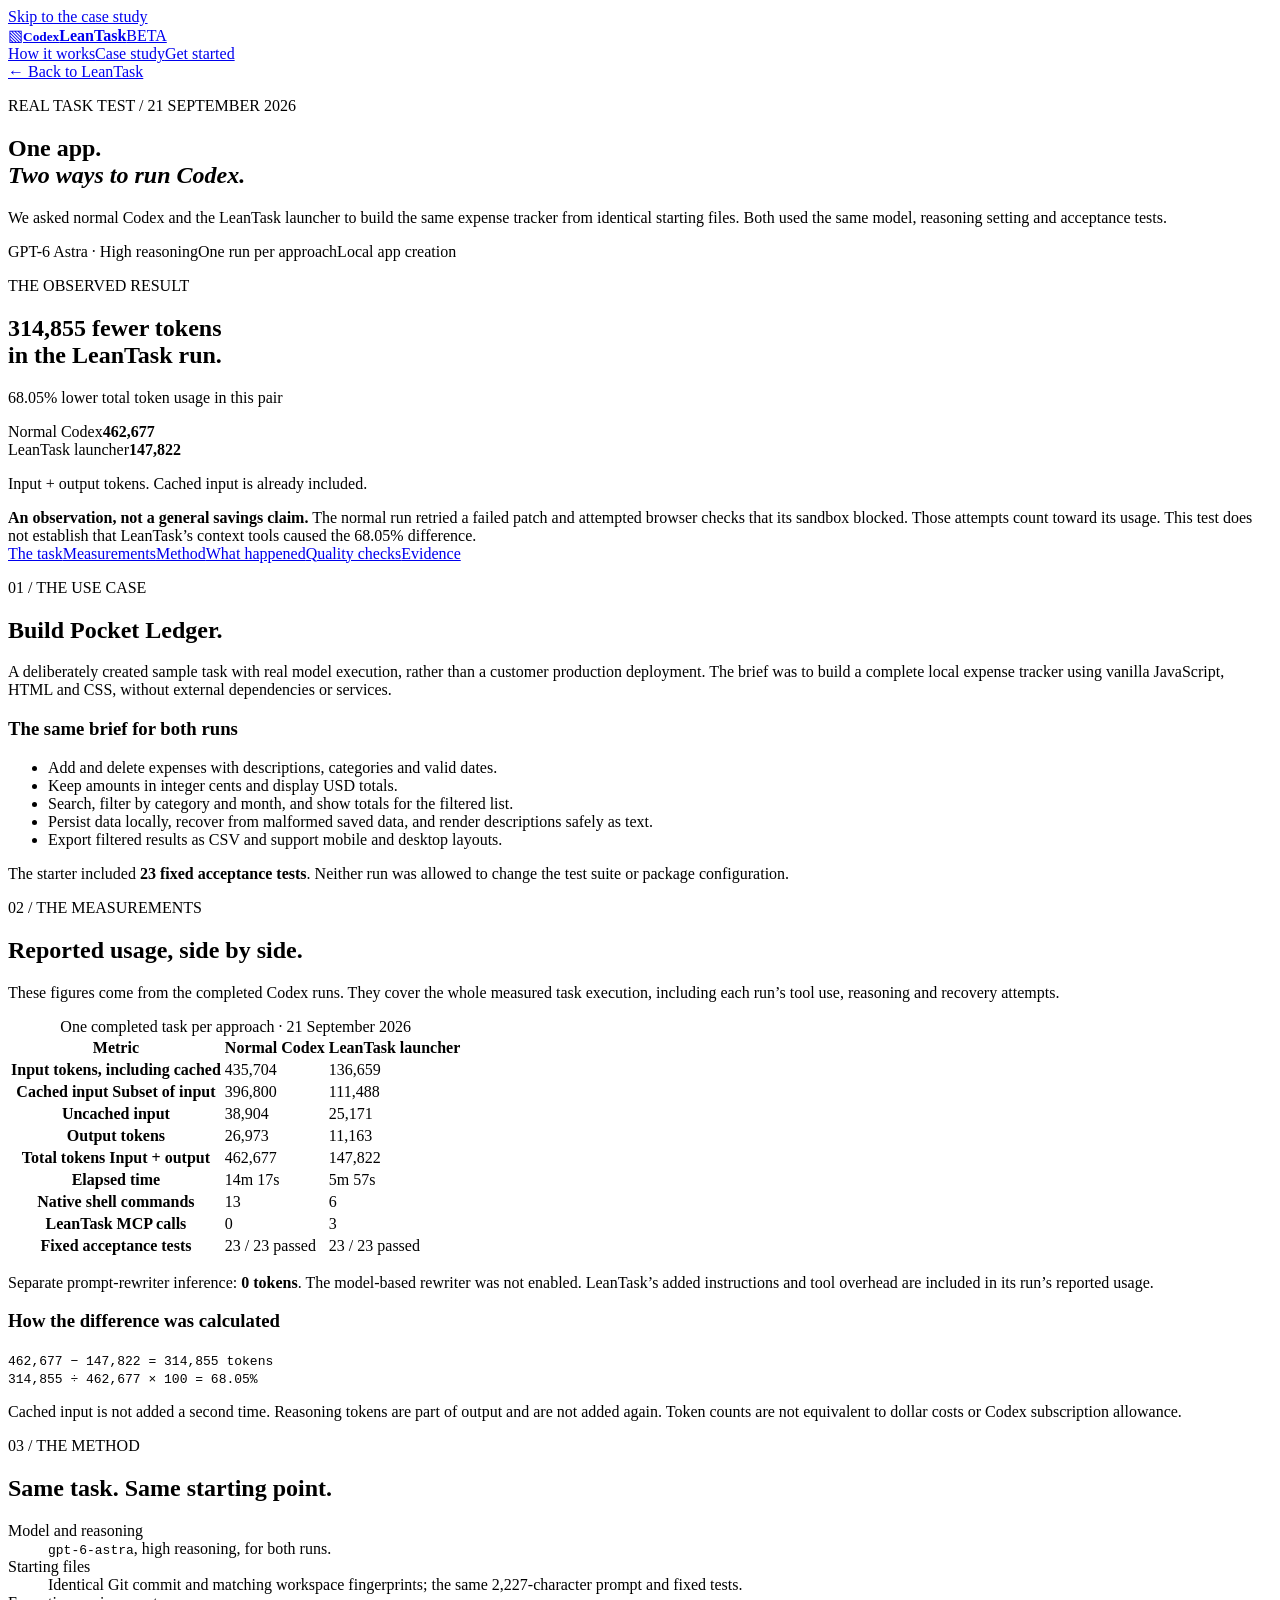
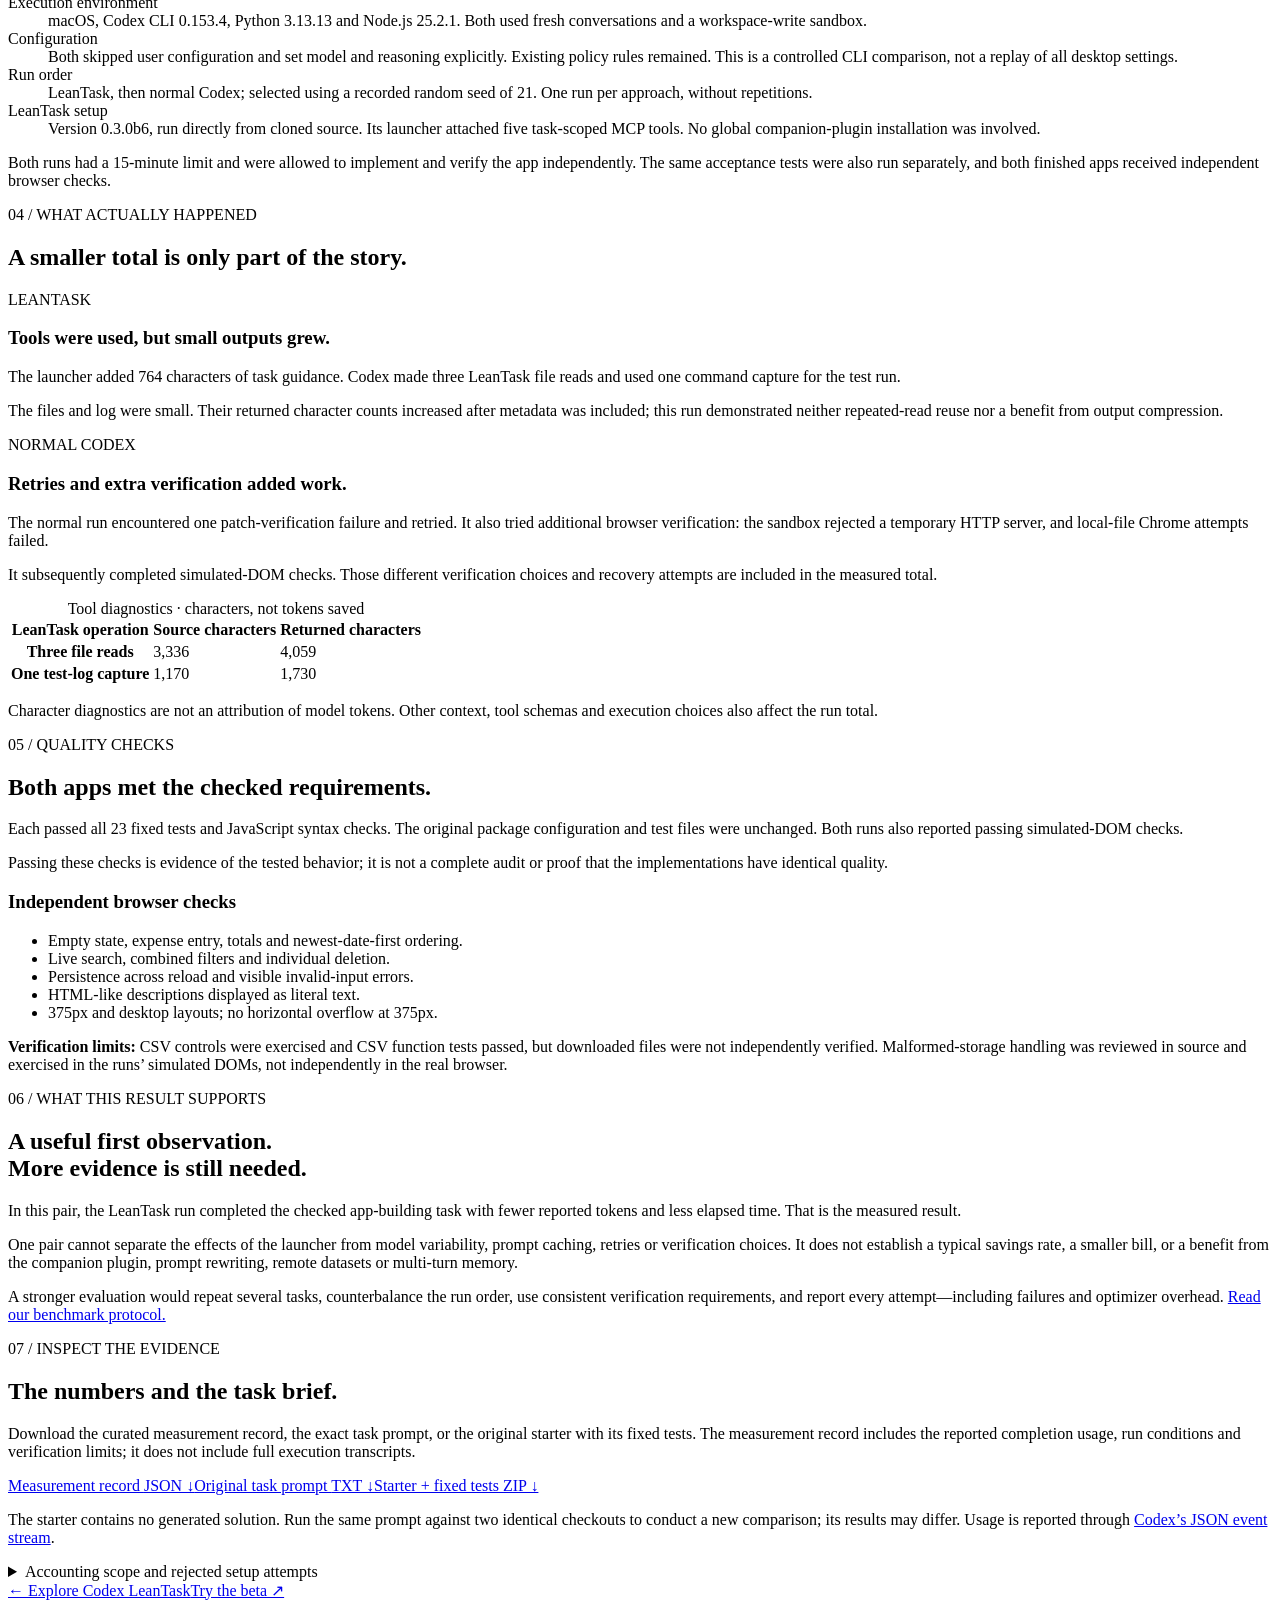
==== website/case-studies/pocket-ledger/index.html @ d6bae92a "Publish Pocket Ledger app-building benchmark case study" ====
<!doctype html>
<!-- SPDX-License-Identifier: GPL-3.0-or-later -->
<html lang="en">
<head>
  <meta charset="utf-8">
  <meta name="viewport" content="width=device-width,initial-scale=1">
  <title>Pocket Ledger: a real task comparison | Codex LeanTask</title>
  <meta name="description" content="A measured app-building case study: 462,677 tokens with normal Codex and 147,822 with the LeanTask launcher. Explore the method, quality checks, overhead and limitations of this single paired test.">
  <link rel="canonical" href="https://codex-lean-task.thinkelution.com/case-studies/pocket-ledger/">
  <meta name="theme-color" content="#eef3eb">
  <link rel="icon" href="/assets/icon.svg" type="image/svg+xml">
  <link rel="stylesheet" href="/assets/site.css?v=20260921-case-study">
  <link rel="stylesheet" href="/assets/case-study.css">
</head>
<body class="case-page">
<a class="skip-link" href="#main">Skip to the case study</a>
<div class="wrap">
  <header>
    <a class="brand" href="/" aria-label="Codex LeanTask home"><span class="mark" aria-hidden="true">▧</span><strong class="brand-name"><small>Codex</small>LeanTask</strong><span class="beta">BETA</span></a>
    <nav aria-label="Main navigation"><a href="/#how">How it works</a><a href="/case-studies/pocket-ledger/" aria-current="page">Case study</a><a href="/#start">Get started</a></nav>
  </header>
  <main id="main">
    <article>
      <div class="case-heading">
        <a class="back-link" href="/">← Back to LeanTask</a>
        <p class="eyebrow">REAL TASK TEST <span aria-hidden="true">/</span> <time datetime="2026-09-21">21 SEPTEMBER 2026</time></p>
        <h1>One app.<br><em>Two ways to run Codex.</em></h1>
        <p class="case-lead">We asked normal Codex and the LeanTask launcher to build the same expense tracker from identical starting files. Both used the same model, reasoning setting and acceptance tests.</p>
        <div class="case-tags"><span>GPT-6 Astra · High reasoning</span><span>One run per approach</span><span>Local app creation</span></div>
      </div>

      <section class="result-panel" aria-labelledby="result-heading">
        <div class="result-head"><p class="eyebrow">THE OBSERVED RESULT</p><h2 id="result-heading">314,855 fewer tokens<br>in the LeanTask run.</h2><p class="result-percent">68.05% <span>lower total token usage in this pair</span></p></div>
        <div class="token-comparison" aria-label="Total tokens: normal Codex 462,677; LeanTask 147,822">
          <div class="bar-label"><span>Normal Codex</span><strong>462,677</strong></div><div class="bar-track" aria-hidden="true"><div class="bar-fill bar-baseline"></div></div>
          <div class="bar-label"><span>LeanTask launcher</span><strong>147,822</strong></div><div class="bar-track" aria-hidden="true"><div class="bar-fill bar-leantask"></div></div>
          <p>Input + output tokens. Cached input is already included.</p>
        </div>
        <div class="result-caveat"><strong>An observation, not a general savings claim.</strong> The normal run retried a failed patch and attempted browser checks that its sandbox blocked. Those attempts count toward its usage. This test does not establish that LeanTask’s context tools caused the 68.05% difference.</div>
      </section>

      <nav class="case-toc" aria-label="On this page"><a href="#task">The task</a><a href="#measurements">Measurements</a><a href="#method">Method</a><a href="#findings">What happened</a><a href="#quality">Quality checks</a><a href="#evidence">Evidence</a></nav>

      <section id="task" class="case-section case-split">
        <div><p class="eyebrow">01 / THE USE CASE</p><h2>Build Pocket Ledger.</h2><p>A deliberately created sample task with real model execution, rather than a customer production deployment. The brief was to build a complete local expense tracker using vanilla JavaScript, HTML and CSS, without external dependencies or services.</p></div>
        <div class="task-brief"><h3>The same brief for both runs</h3><ul><li>Add and delete expenses with descriptions, categories and valid dates.</li><li>Keep amounts in integer cents and display USD totals.</li><li>Search, filter by category and month, and show totals for the filtered list.</li><li>Persist data locally, recover from malformed saved data, and render descriptions safely as text.</li><li>Export filtered results as CSV and support mobile and desktop layouts.</li></ul><p>The starter included <strong>23 fixed acceptance tests</strong>. Neither run was allowed to change the test suite or package configuration.</p></div>
      </section>

      <section id="measurements" class="case-section">
        <p class="eyebrow">02 / THE MEASUREMENTS</p><h2>Reported usage, side by side.</h2><p>These figures come from the completed Codex runs. They cover the whole measured task execution, including each run’s tool use, reasoning and recovery attempts.</p>
        <div class="table-scroll" role="region" aria-label="Token and execution comparison" tabindex="0"><table><caption>One completed task per approach · 21 September 2026</caption><thead><tr><th scope="col">Metric</th><th scope="col">Normal Codex</th><th scope="col">LeanTask launcher</th></tr></thead><tbody>
          <tr><th scope="row">Input tokens, including cached</th><td>435,704</td><td>136,659</td></tr>
          <tr><th scope="row">Cached input <span class="cell-note">Subset of input</span></th><td>396,800</td><td>111,488</td></tr>
          <tr><th scope="row">Uncached input</th><td>38,904</td><td>25,171</td></tr>
          <tr><th scope="row">Output tokens</th><td>26,973</td><td>11,163</td></tr>
          <tr class="table-total"><th scope="row">Total tokens <span class="cell-note">Input + output</span></th><td>462,677</td><td>147,822</td></tr>
          <tr><th scope="row">Elapsed time</th><td>14m 17s</td><td>5m 57s</td></tr>
          <tr><th scope="row">Native shell commands</th><td>13</td><td>6</td></tr>
          <tr><th scope="row">LeanTask MCP calls</th><td>0</td><td>3</td></tr>
          <tr><th scope="row">Fixed acceptance tests</th><td>23 / 23 passed</td><td>23 / 23 passed</td></tr>
        </tbody></table></div>
        <p class="case-note">Separate prompt-rewriter inference: <strong>0 tokens</strong>. The model-based rewriter was not enabled. LeanTask’s added instructions and tool overhead are included in its run’s reported usage.</p>
        <div class="accounting"><h3>How the difference was calculated</h3><p><code>462,677 − 147,822 = 314,855 tokens</code><br><code>314,855 ÷ 462,677 × 100 = 68.05%</code></p><p>Cached input is not added a second time. Reasoning tokens are part of output and are not added again. Token counts are not equivalent to dollar costs or Codex subscription allowance.</p></div>
      </section>

      <section id="method" class="case-section">
        <p class="eyebrow">03 / THE METHOD</p><h2>Same task. Same starting point.</h2>
        <dl class="method-grid"><div><dt>Model and reasoning</dt><dd><code>gpt-6-astra</code>, high reasoning, for both runs.</dd></div><div><dt>Starting files</dt><dd>Identical Git commit and matching workspace fingerprints; the same 2,227-character prompt and fixed tests.</dd></div><div><dt>Execution environment</dt><dd>macOS, Codex CLI 0.153.4, Python 3.13.13 and Node.js 25.2.1. Both used fresh conversations and a workspace-write sandbox.</dd></div><div><dt>Configuration</dt><dd>Both skipped user configuration and set model and reasoning explicitly. Existing policy rules remained. This is a controlled CLI comparison, not a replay of all desktop settings.</dd></div><div><dt>Run order</dt><dd>LeanTask, then normal Codex; selected using a recorded random seed of 21. One run per approach, without repetitions.</dd></div><div><dt>LeanTask setup</dt><dd>Version 0.3.0b6, run directly from cloned source. Its launcher attached five task-scoped MCP tools. No global companion-plugin installation was involved.</dd></div></dl>
        <p>Both runs had a 15-minute limit and were allowed to implement and verify the app independently. The same acceptance tests were also run separately, and both finished apps received independent browser checks.</p>
      </section>

      <section id="findings" class="case-section">
        <p class="eyebrow">04 / WHAT ACTUALLY HAPPENED</p><h2>A smaller total is only part of the story.</h2>
        <div class="finding-grid"><div><span class="finding-label">LEANTASK</span><h3>Tools were used, but small outputs grew.</h3><p>The launcher added 764 characters of task guidance. Codex made three LeanTask file reads and used one command capture for the test run.</p><p>The files and log were small. Their returned character counts increased after metadata was included; this run demonstrated neither repeated-read reuse nor a benefit from output compression.</p></div><div><span class="finding-label">NORMAL CODEX</span><h3>Retries and extra verification added work.</h3><p>The normal run encountered one patch-verification failure and retried. It also tried additional browser verification: the sandbox rejected a temporary HTTP server, and local-file Chrome attempts failed.</p><p>It subsequently completed simulated-DOM checks. Those different verification choices and recovery attempts are included in the measured total.</p></div></div>
        <div class="table-scroll" role="region" aria-label="LeanTask tool output character counts" tabindex="0"><table><caption>Tool diagnostics · characters, not tokens saved</caption><thead><tr><th scope="col">LeanTask operation</th><th scope="col">Source characters</th><th scope="col">Returned characters</th></tr></thead><tbody><tr><th scope="row">Three file reads</th><td>3,336</td><td>4,059</td></tr><tr><th scope="row">One test-log capture</th><td>1,170</td><td>1,730</td></tr></tbody></table></div>
        <p class="case-note">Character diagnostics are not an attribution of model tokens. Other context, tool schemas and execution choices also affect the run total.</p>
      </section>

      <section id="quality" class="case-section case-split">
        <div><p class="eyebrow">05 / QUALITY CHECKS</p><h2>Both apps met the checked requirements.</h2><p>Each passed all 23 fixed tests and JavaScript syntax checks. The original package configuration and test files were unchanged. Both runs also reported passing simulated-DOM checks.</p><p>Passing these checks is evidence of the tested behavior; it is not a complete audit or proof that the implementations have identical quality.</p></div>
        <div class="quality-card"><h3>Independent browser checks</h3><ul><li>Empty state, expense entry, totals and newest-date-first ordering.</li><li>Live search, combined filters and individual deletion.</li><li>Persistence across reload and visible invalid-input errors.</li><li>HTML-like descriptions displayed as literal text.</li><li>375px and desktop layouts; no horizontal overflow at 375px.</li></ul><p><strong>Verification limits:</strong> CSV controls were exercised and CSV function tests passed, but downloaded files were not independently verified. Malformed-storage handling was reviewed in source and exercised in the runs’ simulated DOMs, not independently in the real browser.</p></div>
      </section>

      <section class="case-section conclusions" aria-labelledby="conclusion-heading">
        <p class="eyebrow">06 / WHAT THIS RESULT SUPPORTS</p><h2 id="conclusion-heading">A useful first observation.<br>More evidence is still needed.</h2><p>In this pair, the LeanTask run completed the checked app-building task with fewer reported tokens and less elapsed time. That is the measured result.</p><p>One pair cannot separate the effects of the launcher from model variability, prompt caching, retries or verification choices. It does not establish a typical savings rate, a smaller bill, or a benefit from the companion plugin, prompt rewriting, remote datasets or multi-turn memory.</p><p>A stronger evaluation would repeat several tasks, counterbalance the run order, use consistent verification requirements, and report every attempt—including failures and optimizer overhead. <a href="https://github.com/Thinkelution/codex-toptimizer/blob/main/plugins/tasklean/docs/benchmark.md">Read our benchmark protocol.</a></p>
      </section>

      <section id="evidence" class="case-section">
        <p class="eyebrow">07 / INSPECT THE EVIDENCE</p><h2>The numbers and the task brief.</h2><p>Download the curated measurement record, the exact task prompt, or the original starter with its fixed tests. The measurement record includes the reported completion usage, run conditions and verification limits; it does not include full execution transcripts.</p>
        <div class="evidence-links"><a class="button primary" href="results.json" download>Measurement record <span>JSON ↓</span></a><a class="button" href="task.txt" download>Original task prompt <span>TXT ↓</span></a><a class="button" href="starter.zip" download>Starter + fixed tests <span>ZIP ↓</span></a></div>
        <p class="case-note">The starter contains no generated solution. Run the same prompt against two identical checkouts to conduct a new comparison; its results may differ. Usage is reported through <a href="https://learn.chatgpt.com/docs/non-interactive-mode">Codex’s JSON event stream</a>.</p>
        <details class="scope-details"><summary>Accounting scope and rejected setup attempts</summary><p>The comparison includes the two completed task runs. It excludes the coordinating conversation, fixture creation, independent evaluation and report preparation.</p><p>Two earlier setup attempts used the stale configured <code>gpt-5.4</code> model and were rejected before code generation. They returned no usage data. Their usage is unknown, not treated as zero; they are excluded from the successful-model pair and prevent treating this table as a total account-spend calculation.</p></details>
      </section>
    </article>
    <div class="case-end"><a class="text-link" href="/">← Explore Codex LeanTask</a><a class="button primary" href="/#start">Try the beta ↗</a></div>
  </main>
  <footer><span>A beta by Thinkelution.</span><a href="https://github.com/Thinkelution/codex-toptimizer">View source ↗</a><a href="https://github.com/Thinkelution/codex-toptimizer/blob/main/LICENSE">GPLv3+ license</a><span>Independent tool. Not affiliated with OpenAI.</span></footer>
</div>
</body>
</html>
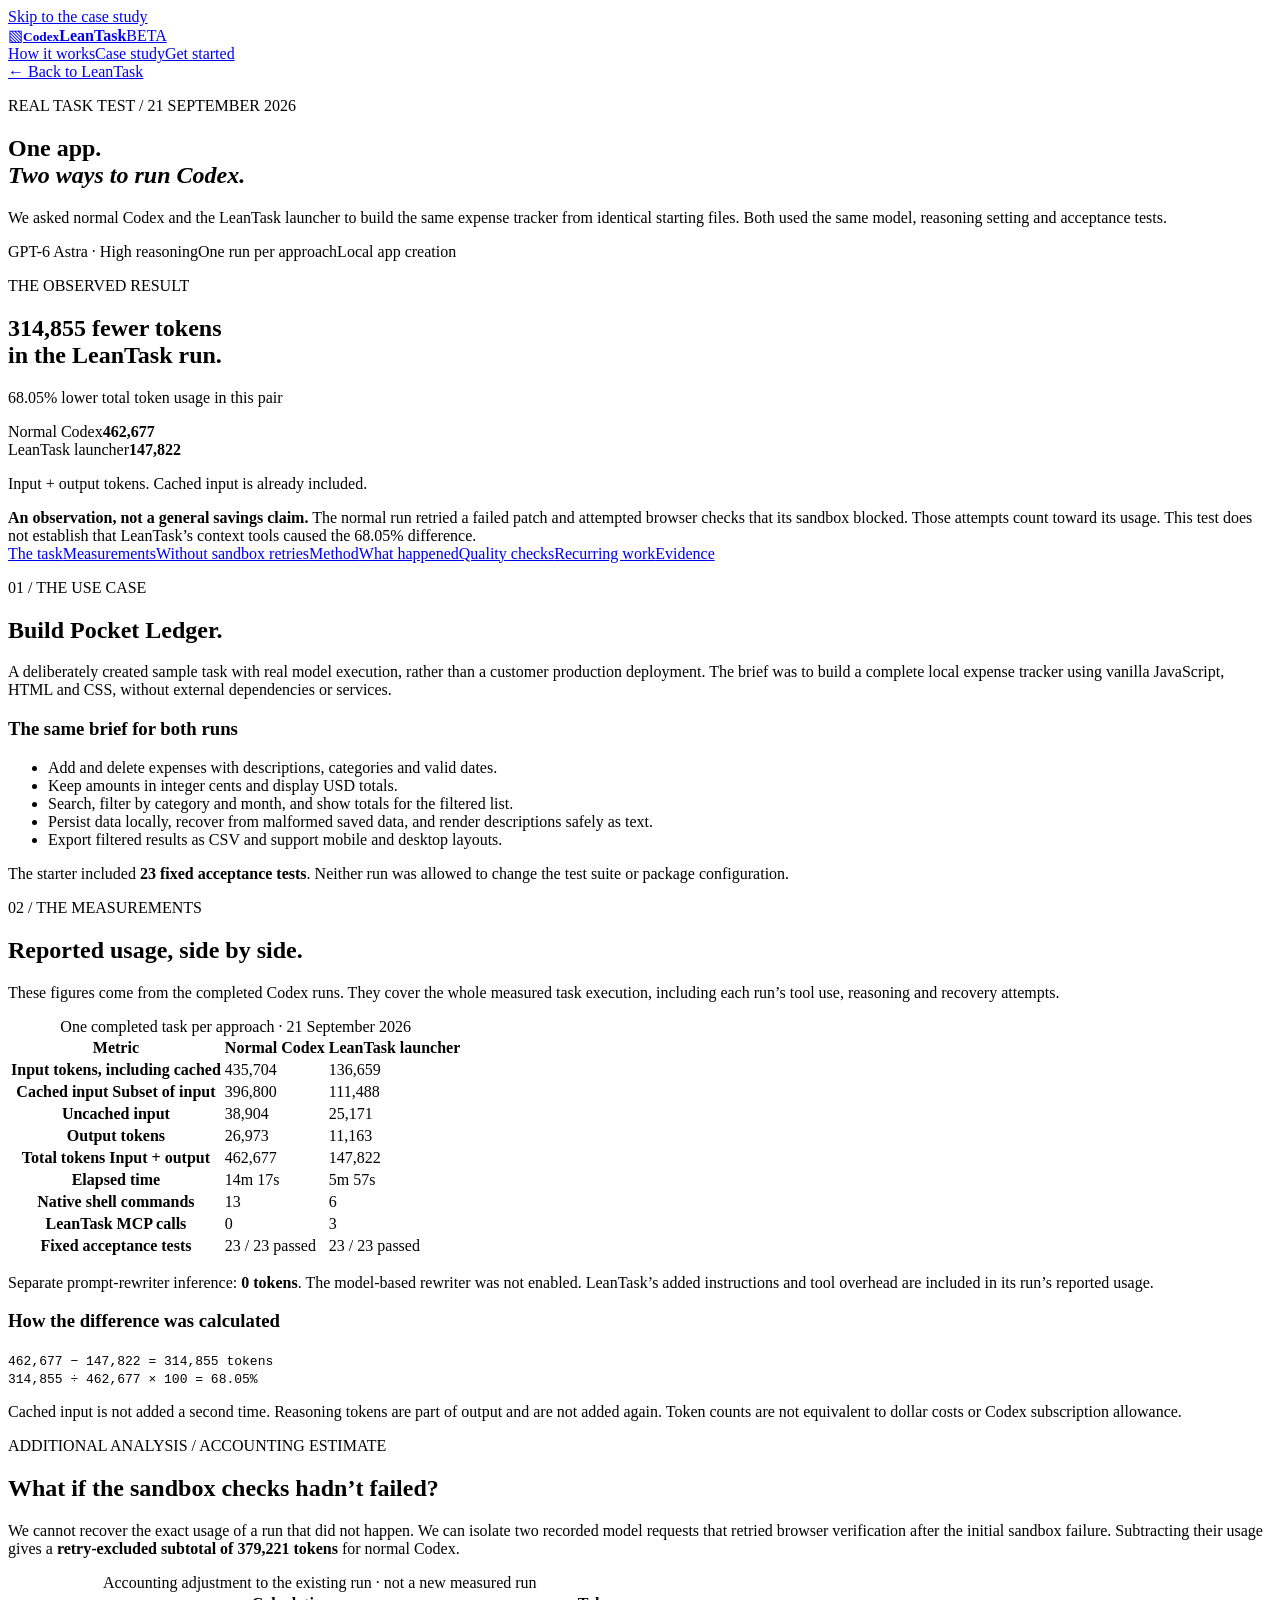
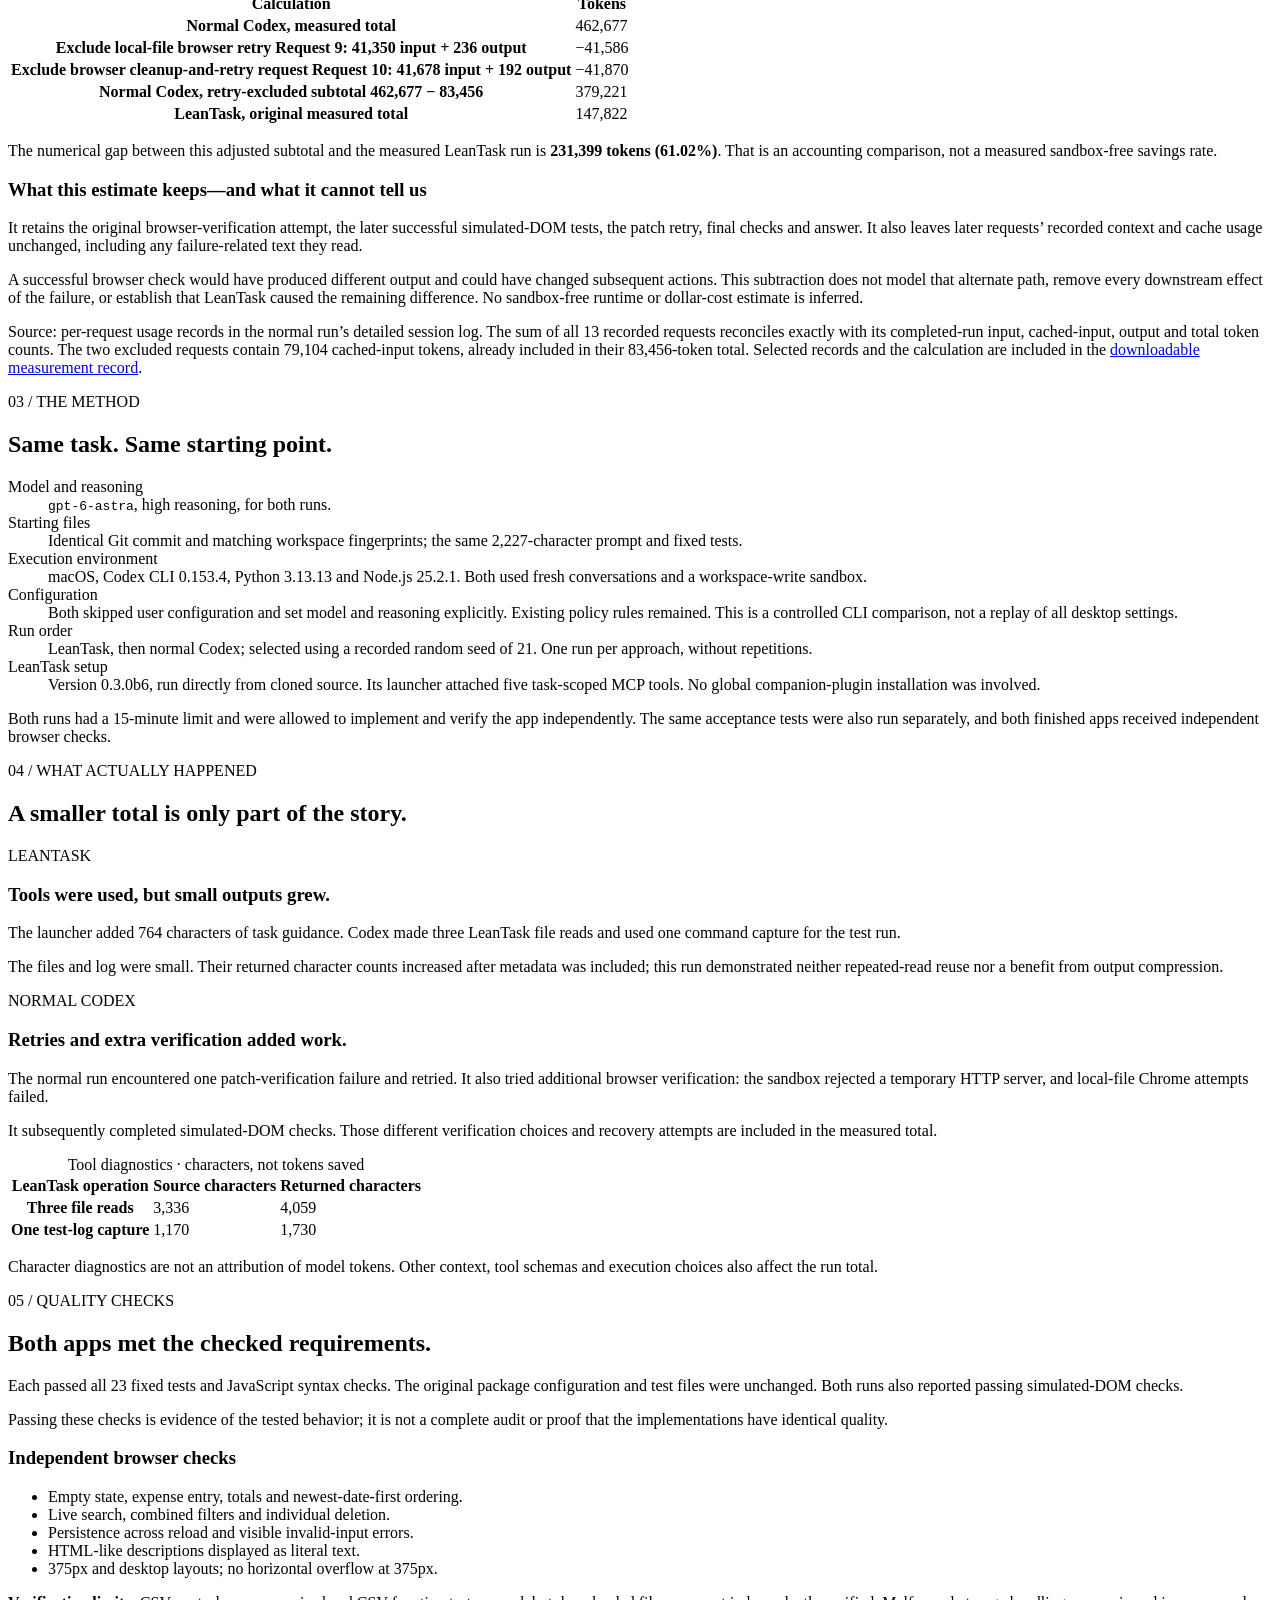
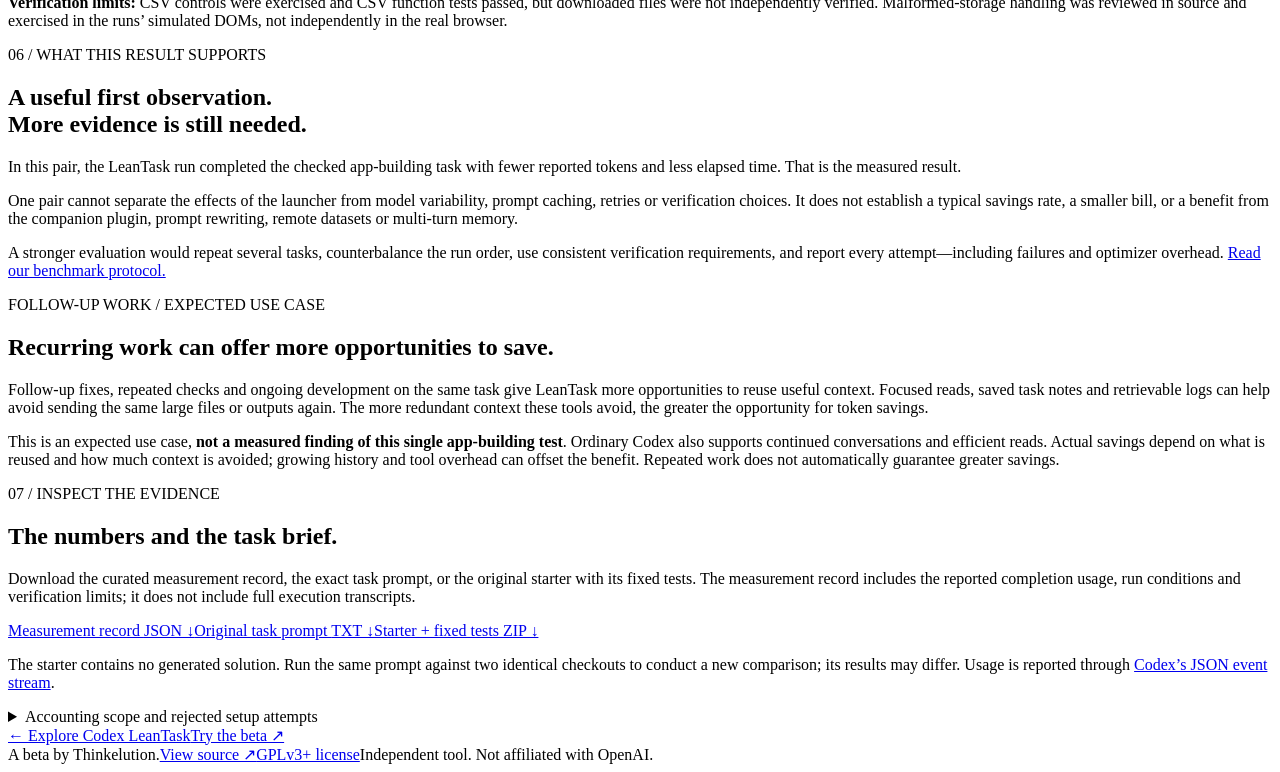
==== commit fdcb6573: "Document retry-adjusted usage and recurring task savings potential" ====
--- a/website/case-studies/pocket-ledger/index.html
+++ b/website/case-studies/pocket-ledger/index.html
@@ -39,7 +39,7 @@
         <div class="result-caveat"><strong>An observation, not a general savings claim.</strong> The normal run retried a failed patch and attempted browser checks that its sandbox blocked. Those attempts count toward its usage. This test does not establish that LeanTask’s context tools caused the 68.05% difference.</div>
       </section>
 
-      <nav class="case-toc" aria-label="On this page"><a href="#task">The task</a><a href="#measurements">Measurements</a><a href="#method">Method</a><a href="#findings">What happened</a><a href="#quality">Quality checks</a><a href="#evidence">Evidence</a></nav>
+      <nav class="case-toc" aria-label="On this page"><a href="#task">The task</a><a href="#measurements">Measurements</a><a href="#without-sandbox-retries">Without sandbox retries</a><a href="#method">Method</a><a href="#findings">What happened</a><a href="#quality">Quality checks</a><a href="#recurring-work">Recurring work</a><a href="#evidence">Evidence</a></nav>
 
       <section id="task" class="case-section case-split">
         <div><p class="eyebrow">01 / THE USE CASE</p><h2>Build Pocket Ledger.</h2><p>A deliberately created sample task with real model execution, rather than a customer production deployment. The brief was to build a complete local expense tracker using vanilla JavaScript, HTML and CSS, without external dependencies or services.</p></div>
@@ -61,6 +61,22 @@
         </tbody></table></div>
         <p class="case-note">Separate prompt-rewriter inference: <strong>0 tokens</strong>. The model-based rewriter was not enabled. LeanTask’s added instructions and tool overhead are included in its run’s reported usage.</p>
         <div class="accounting"><h3>How the difference was calculated</h3><p><code>462,677 − 147,822 = 314,855 tokens</code><br><code>314,855 ÷ 462,677 × 100 = 68.05%</code></p><p>Cached input is not added a second time. Reasoning tokens are part of output and are not added again. Token counts are not equivalent to dollar costs or Codex subscription allowance.</p></div>
+      </section>
+
+      <section id="without-sandbox-retries" class="case-section">
+        <p class="eyebrow">ADDITIONAL ANALYSIS / ACCOUNTING ESTIMATE</p>
+        <h2>What if the sandbox checks hadn’t failed?</h2>
+        <p>We cannot recover the exact usage of a run that did not happen. We can isolate two recorded model requests that retried browser verification after the initial sandbox failure. Subtracting their usage gives a <strong>retry-excluded subtotal of 379,221 tokens</strong> for normal Codex.</p>
+        <div class="table-scroll" role="region" aria-label="Normal Codex usage with two sandbox-related retries excluded" tabindex="0"><table><caption>Accounting adjustment to the existing run · not a new measured run</caption><thead><tr><th scope="col">Calculation</th><th scope="col">Tokens</th></tr></thead><tbody>
+          <tr><th scope="row">Normal Codex, measured total</th><td>462,677</td></tr>
+          <tr><th scope="row">Exclude local-file browser retry <span class="cell-note">Request 9: 41,350 input + 236 output</span></th><td>−41,586</td></tr>
+          <tr><th scope="row">Exclude browser cleanup-and-retry request <span class="cell-note">Request 10: 41,678 input + 192 output</span></th><td>−41,870</td></tr>
+          <tr class="table-total"><th scope="row">Normal Codex, retry-excluded subtotal <span class="cell-note">462,677 − 83,456</span></th><td>379,221</td></tr>
+          <tr><th scope="row">LeanTask, original measured total</th><td>147,822</td></tr>
+        </tbody></table></div>
+        <p>The numerical gap between this adjusted subtotal and the measured LeanTask run is <strong>231,399 tokens (61.02%)</strong>. That is an accounting comparison, not a measured sandbox-free savings rate.</p>
+        <div class="accounting"><h3>What this estimate keeps—and what it cannot tell us</h3><p>It retains the original browser-verification attempt, the later successful simulated-DOM tests, the patch retry, final checks and answer. It also leaves later requests’ recorded context and cache usage unchanged, including any failure-related text they read.</p><p>A successful browser check would have produced different output and could have changed subsequent actions. This subtraction does not model that alternate path, remove every downstream effect of the failure, or establish that LeanTask caused the remaining difference. No sandbox-free runtime or dollar-cost estimate is inferred.</p></div>
+        <p class="case-note">Source: per-request usage records in the normal run’s detailed session log. The sum of all 13 recorded requests reconciles exactly with its completed-run input, cached-input, output and total token counts. The two excluded requests contain 79,104 cached-input tokens, already included in their 83,456-token total. Selected records and the calculation are included in the <a href="results.json">downloadable measurement record</a>.</p>
       </section>
 
       <section id="method" class="case-section">
@@ -85,6 +101,12 @@
         <p class="eyebrow">06 / WHAT THIS RESULT SUPPORTS</p><h2 id="conclusion-heading">A useful first observation.<br>More evidence is still needed.</h2><p>In this pair, the LeanTask run completed the checked app-building task with fewer reported tokens and less elapsed time. That is the measured result.</p><p>One pair cannot separate the effects of the launcher from model variability, prompt caching, retries or verification choices. It does not establish a typical savings rate, a smaller bill, or a benefit from the companion plugin, prompt rewriting, remote datasets or multi-turn memory.</p><p>A stronger evaluation would repeat several tasks, counterbalance the run order, use consistent verification requirements, and report every attempt—including failures and optimizer overhead. <a href="https://github.com/Thinkelution/codex-toptimizer/blob/main/plugins/tasklean/docs/benchmark.md">Read our benchmark protocol.</a></p>
       </section>
 
+      <section id="recurring-work" class="case-section">
+        <p class="eyebrow">FOLLOW-UP WORK / EXPECTED USE CASE</p><h2>Recurring work can offer more opportunities to save.</h2>
+        <p>Follow-up fixes, repeated checks and ongoing development on the same task give LeanTask more opportunities to reuse useful context. Focused reads, saved task notes and retrievable logs can help avoid sending the same large files or outputs again. The more redundant context these tools avoid, the greater the opportunity for token savings.</p>
+        <p>This is an expected use case, <strong>not a measured finding of this single app-building test</strong>. Ordinary Codex also supports continued conversations and efficient reads. Actual savings depend on what is reused and how much context is avoided; growing history and tool overhead can offset the benefit. Repeated work does not automatically guarantee greater savings.</p>
+      </section>
+
       <section id="evidence" class="case-section">
         <p class="eyebrow">07 / INSPECT THE EVIDENCE</p><h2>The numbers and the task brief.</h2><p>Download the curated measurement record, the exact task prompt, or the original starter with its fixed tests. The measurement record includes the reported completion usage, run conditions and verification limits; it does not include full execution transcripts.</p>
         <div class="evidence-links"><a class="button primary" href="results.json" download>Measurement record <span>JSON ↓</span></a><a class="button" href="task.txt" download>Original task prompt <span>TXT ↓</span></a><a class="button" href="starter.zip" download>Starter + fixed tests <span>ZIP ↓</span></a></div>
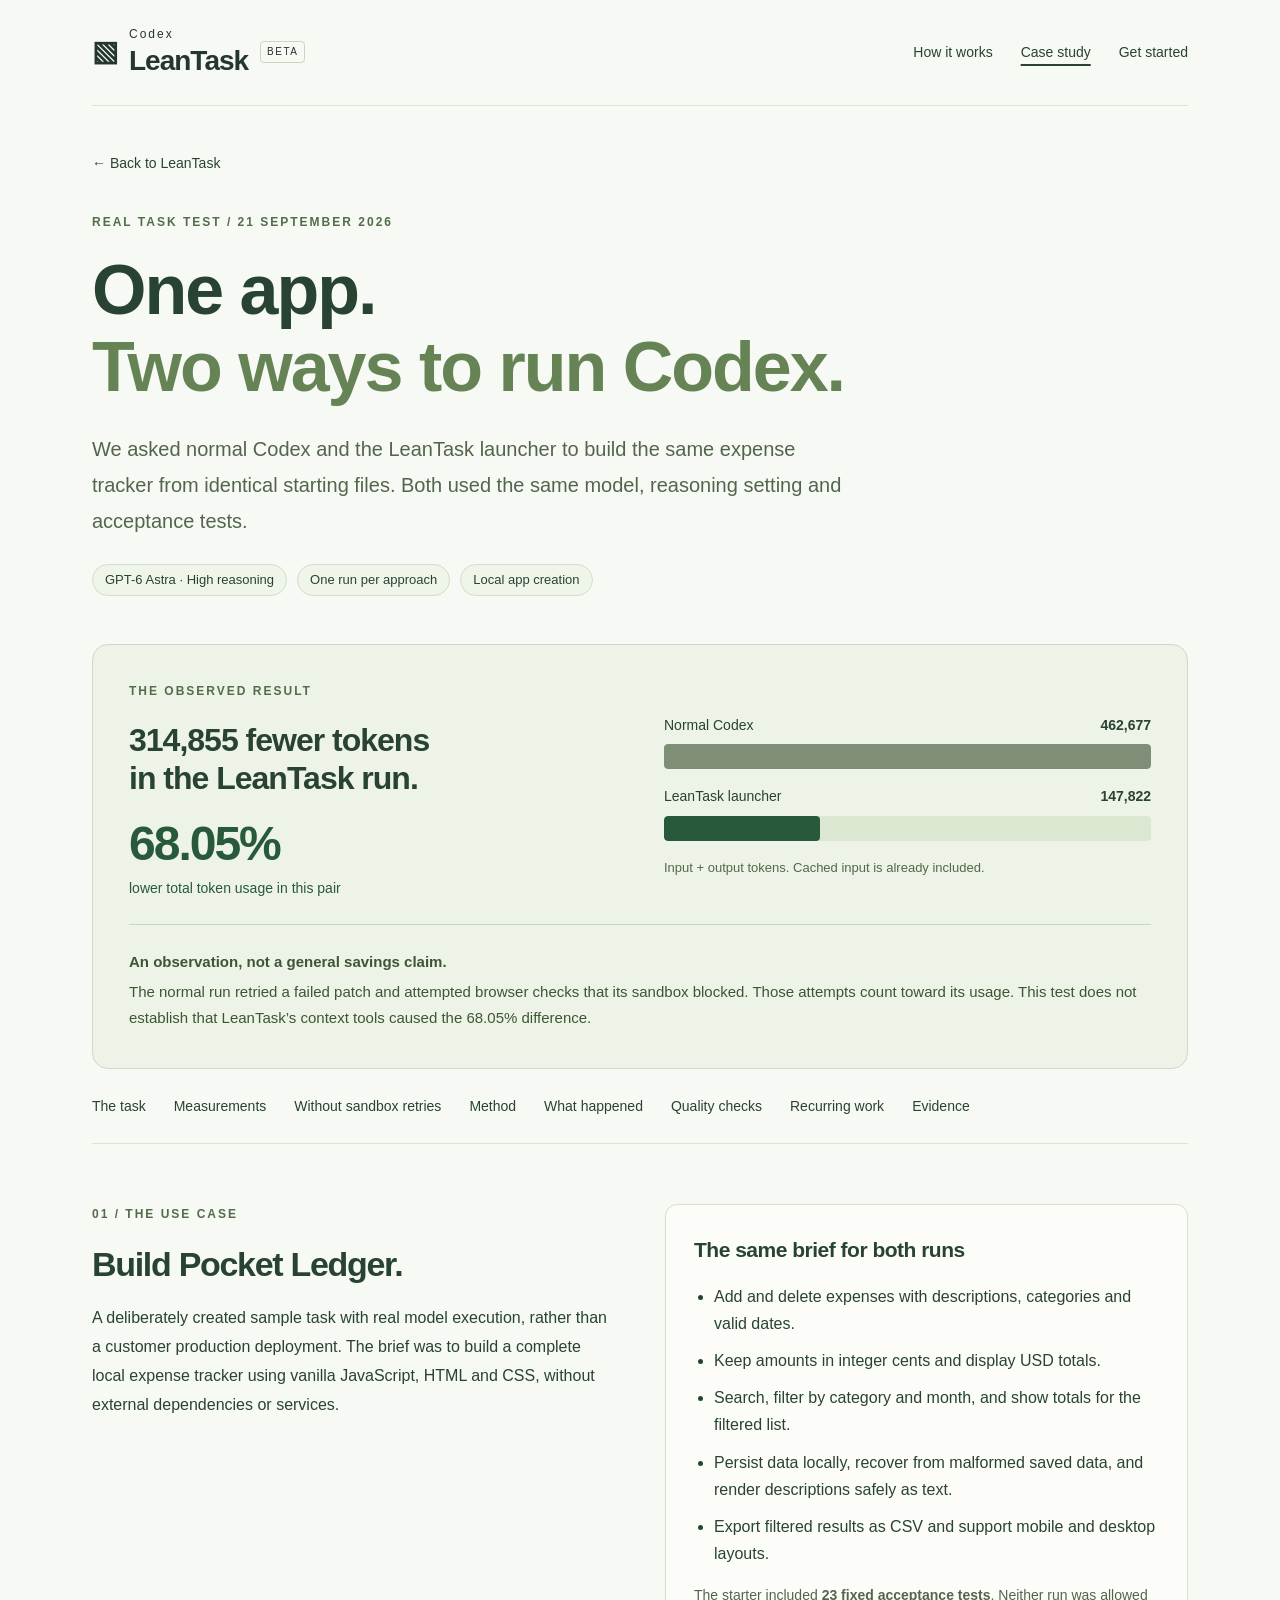
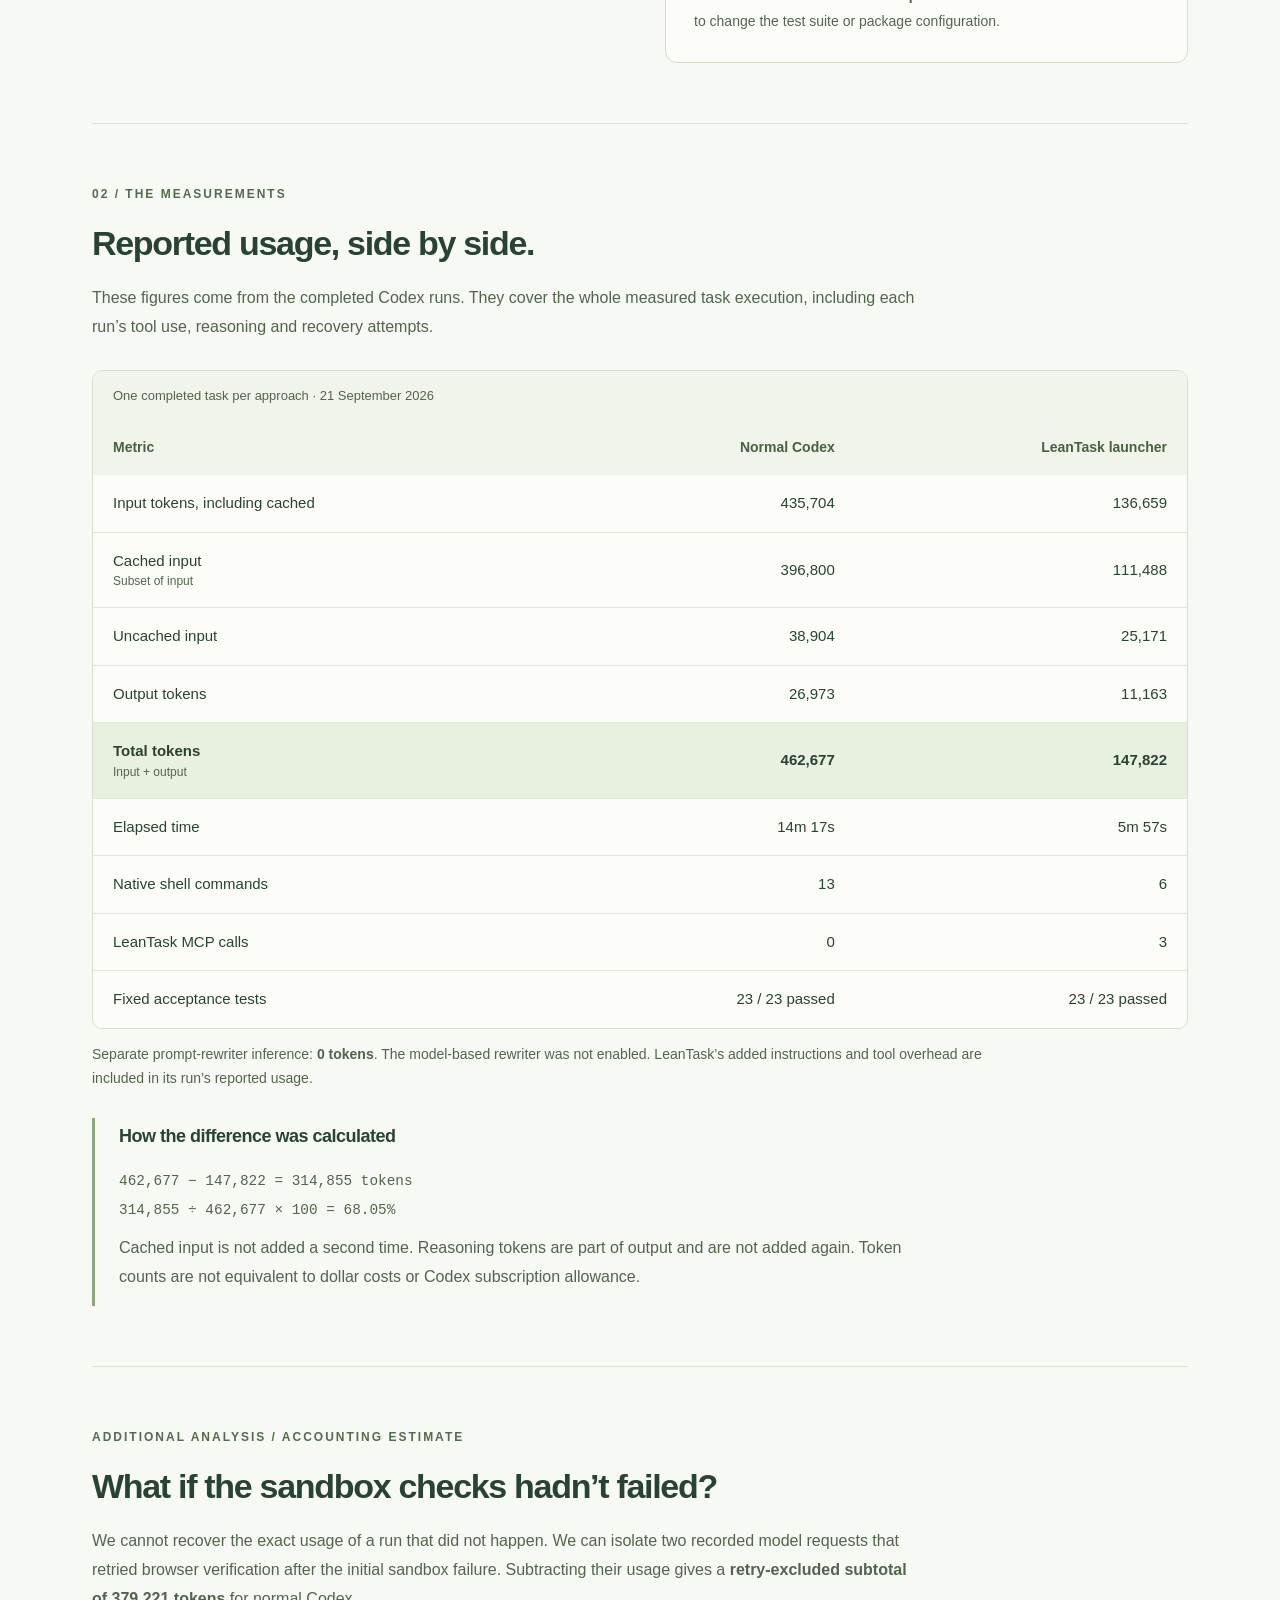
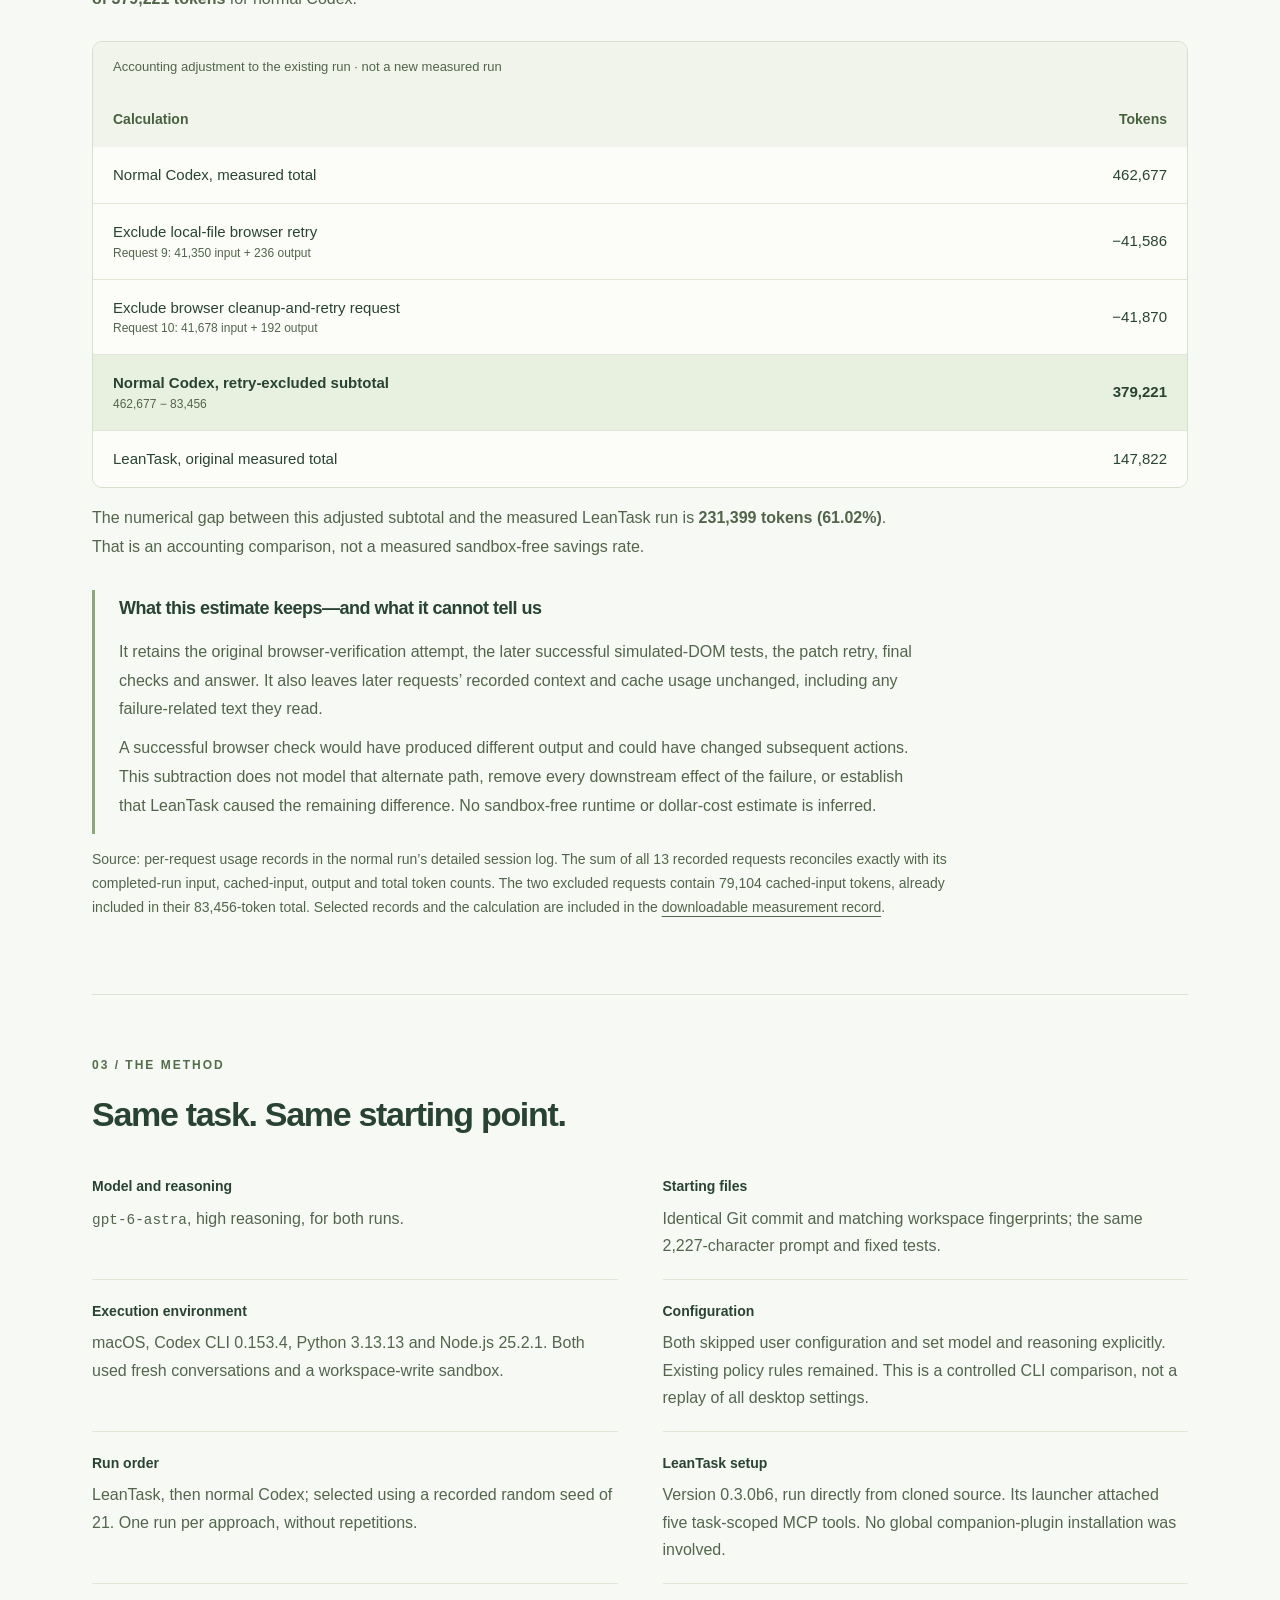
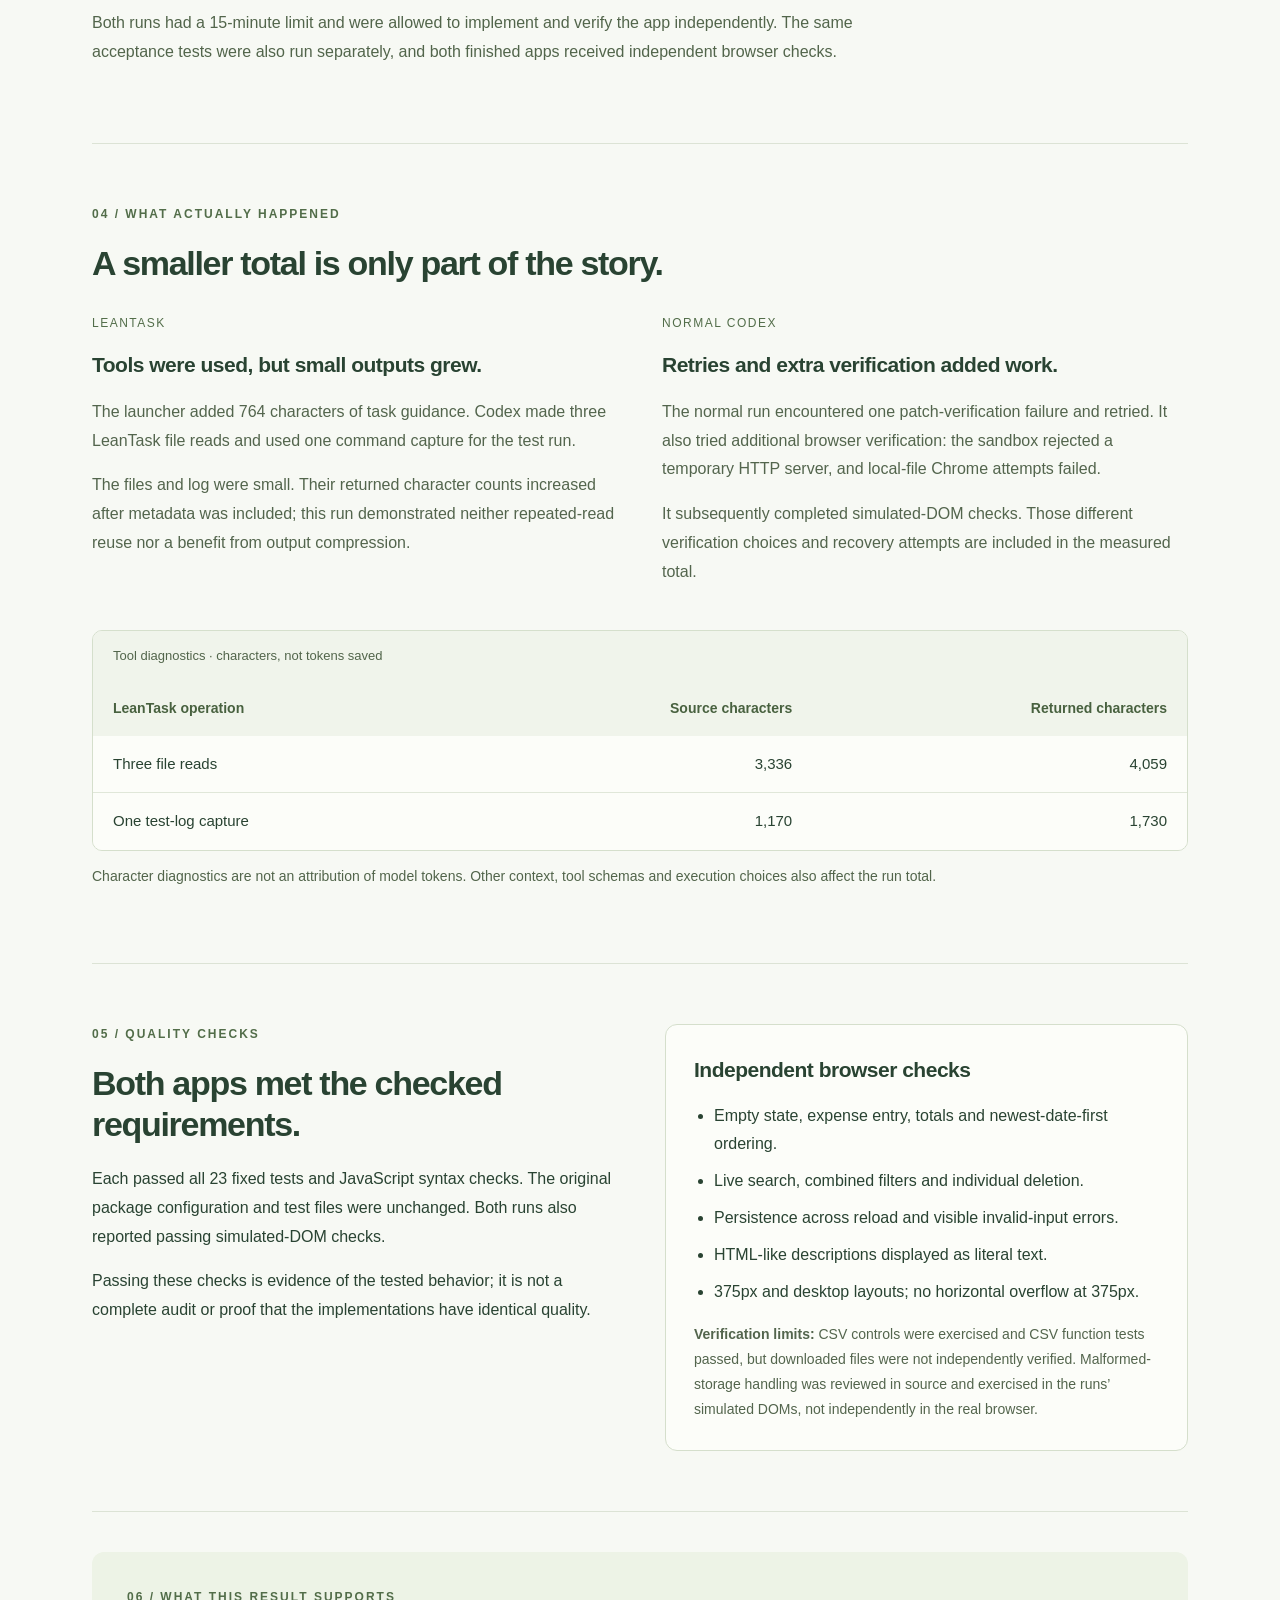
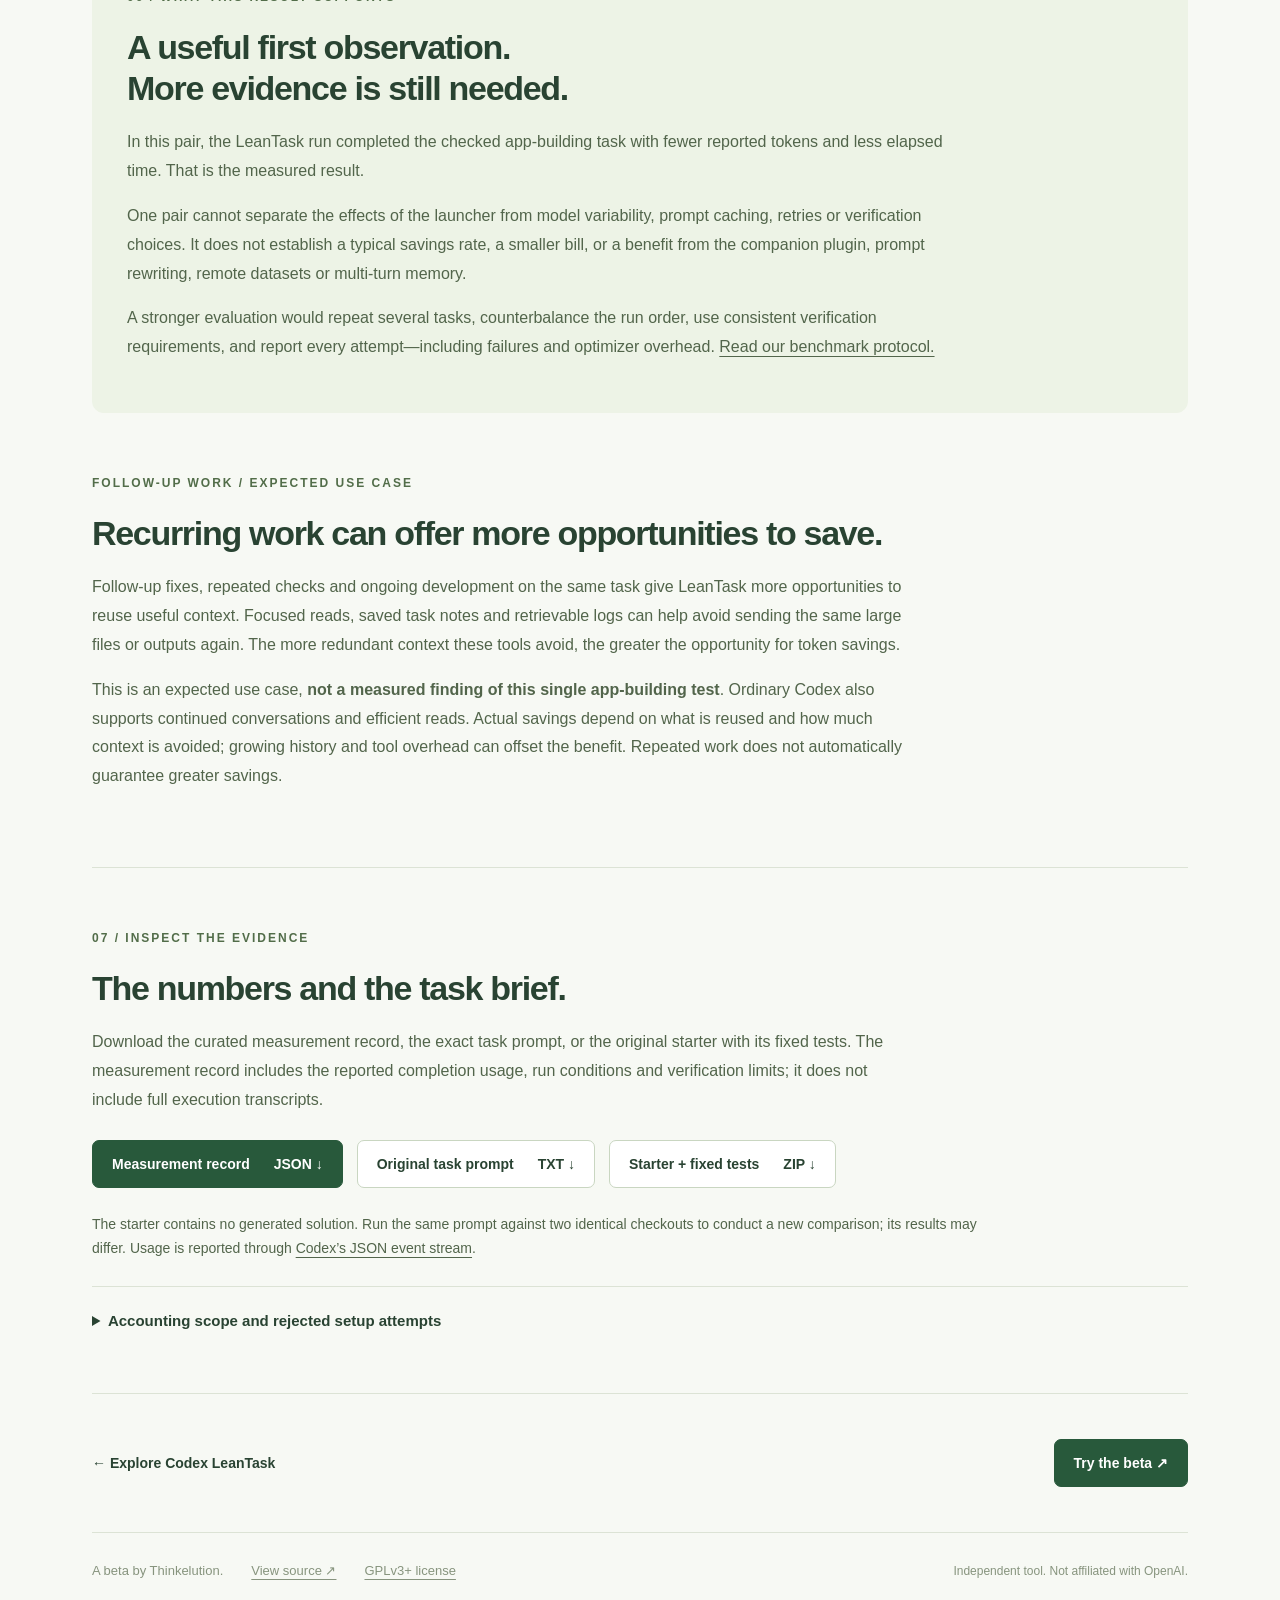
==== commit b925de72: "Serve the website at thinkelution.github.io/codex-toptimizer Drops the codex-lean-task.thinkelution." ====
--- a/website/case-studies/pocket-ledger/index.html
+++ b/website/case-studies/pocket-ledger/index.html
@@ -3,26 +3,28 @@
 <html lang="en">
 <head>
   <meta charset="utf-8">
+  <meta http-equiv="Content-Security-Policy" content="default-src 'self'; script-src 'self'; style-src 'self'; img-src 'self'; connect-src 'none'; base-uri 'none'; form-action 'none'">
+  <meta name="referrer" content="strict-origin-when-cross-origin">
   <meta name="viewport" content="width=device-width,initial-scale=1">
   <title>Pocket Ledger: a real task comparison | Codex LeanTask</title>
   <meta name="description" content="A measured app-building case study: 462,677 tokens with normal Codex and 147,822 with the LeanTask launcher. Explore the method, quality checks, overhead and limitations of this single paired test.">
-  <link rel="canonical" href="https://codex-lean-task.thinkelution.com/case-studies/pocket-ledger/">
+  <link rel="canonical" href="https://thinkelution.github.io/codex-toptimizer/case-studies/pocket-ledger/">
   <meta name="theme-color" content="#eef3eb">
-  <link rel="icon" href="/assets/icon.svg" type="image/svg+xml">
-  <link rel="stylesheet" href="/assets/site.css?v=20260921-case-study">
-  <link rel="stylesheet" href="/assets/case-study.css">
+  <link rel="icon" href="../../assets/icon.svg" type="image/svg+xml">
+  <link rel="stylesheet" href="../../assets/site.css?v=20260921-case-study">
+  <link rel="stylesheet" href="../../assets/case-study.css">
 </head>
 <body class="case-page">
 <a class="skip-link" href="#main">Skip to the case study</a>
 <div class="wrap">
   <header>
-    <a class="brand" href="/" aria-label="Codex LeanTask home"><span class="mark" aria-hidden="true">▧</span><strong class="brand-name"><small>Codex</small>LeanTask</strong><span class="beta">BETA</span></a>
-    <nav aria-label="Main navigation"><a href="/#how">How it works</a><a href="/case-studies/pocket-ledger/" aria-current="page">Case study</a><a href="/#start">Get started</a></nav>
+    <a class="brand" href="../../" aria-label="Codex LeanTask home"><span class="mark" aria-hidden="true">▧</span><strong class="brand-name"><small>Codex</small>LeanTask</strong><span class="beta">BETA</span></a>
+    <nav aria-label="Main navigation"><a href="../../#how">How it works</a><a href="./" aria-current="page">Case study</a><a href="../../#start">Get started</a></nav>
   </header>
   <main id="main">
     <article>
       <div class="case-heading">
-        <a class="back-link" href="/">← Back to LeanTask</a>
+        <a class="back-link" href="../../">← Back to LeanTask</a>
         <p class="eyebrow">REAL TASK TEST <span aria-hidden="true">/</span> <time datetime="2026-09-21">21 SEPTEMBER 2026</time></p>
         <h1>One app.<br><em>Two ways to run Codex.</em></h1>
         <p class="case-lead">We asked normal Codex and the LeanTask launcher to build the same expense tracker from identical starting files. Both used the same model, reasoning setting and acceptance tests.</p>
@@ -114,7 +116,7 @@
         <details class="scope-details"><summary>Accounting scope and rejected setup attempts</summary><p>The comparison includes the two completed task runs. It excludes the coordinating conversation, fixture creation, independent evaluation and report preparation.</p><p>Two earlier setup attempts used the stale configured <code>gpt-5.4</code> model and were rejected before code generation. They returned no usage data. Their usage is unknown, not treated as zero; they are excluded from the successful-model pair and prevent treating this table as a total account-spend calculation.</p></details>
       </section>
     </article>
-    <div class="case-end"><a class="text-link" href="/">← Explore Codex LeanTask</a><a class="button primary" href="/#start">Try the beta ↗</a></div>
+    <div class="case-end"><a class="text-link" href="../../">← Explore Codex LeanTask</a><a class="button primary" href="../../#start">Try the beta ↗</a></div>
   </main>
   <footer><span>A beta by Thinkelution.</span><a href="https://github.com/Thinkelution/codex-toptimizer">View source ↗</a><a href="https://github.com/Thinkelution/codex-toptimizer/blob/main/LICENSE">GPLv3+ license</a><span>Independent tool. Not affiliated with OpenAI.</span></footer>
 </div>
--- a/website/assets/site.css
+++ b/website/assets/site.css
@@ -0,0 +1,25 @@
+/* SPDX-License-Identifier: GPL-3.0-or-later */
+:root{font-family:Inter,-apple-system,BlinkMacSystemFont,"Segoe UI",sans-serif;background:#f7f9f4;color:#243b2c;line-height:1.6;font-size:15px;scroll-behavior:smooth}*{box-sizing:border-box}body{margin:0}.wrap{max-width:1280px;margin:auto;padding:0 52px}a{color:inherit;text-underline-offset:4px}header{display:flex;align-items:center;justify-content:space-between;padding:27px 0;border-bottom:1px solid #dce3d5}.brand{display:flex;align-items:center;gap:9px;font-size:24px;font-weight:700;text-decoration:none;letter-spacing:-1px}.mark{font-size:27px}.beta{font-size:9px;letter-spacing:1.5px;font-weight:500;padding:2px 6px;border:1px solid #c8d6c0;border-radius:4px;margin-left:3px}nav{display:flex;gap:28px;font-size:12px}nav a{text-decoration:none}nav a:hover,.text-link:hover{color:#558643}.hero{display:grid;grid-template-columns:1.3fr 1fr;gap:45px;padding:98px 0 90px;align-items:center}.eyebrow{font-size:10px;letter-spacing:2px;font-weight:600;color:#668260;margin:0 0 22px}.dot{display:inline-block;width:6px;height:6px;border-radius:50%;background:#548e4b;margin-right:6px}h1{font-size:clamp(42px,4.8vw,65px);letter-spacing:-2.8px;line-height:1.08;font-weight:550;margin:0 0 27px}h1 em{font-style:normal;color:#729466}.intro{font-size:17px;line-height:1.85;color:#6c7e66;max-width:510px}.actions{display:flex;align-items:center;gap:28px;margin:32px 0}.button{display:inline-flex;gap:24px;justify-content:space-between;align-items:center;text-decoration:none;font-size:13px;font-weight:600;border:1px solid #c9d6c1;border-radius:7px;padding:12px 19px;background:#fff}.primary{background:#28593b;border-color:#28593b;color:#fff}.button:hover{transform:translateY(-1px);box-shadow:0 4px 15px #18322112}.primary:hover{background:#214b32}.text-link{font-size:12px;font-weight:600;text-decoration:none}.platforms{font-size:10px;color:#7b8974}.platforms span{padding:0 8px}.hero-art{position:relative;height:365px;display:flex;align-items:center;justify-content:center;isolation:isolate}.orbit{position:absolute;border:1px solid #dbe5d2;border-radius:50%;background:transparent}.orbit-one{width:300px;height:300px}.orbit-two{width:390px;height:390px;border-style:dashed}.core{width:158px;height:158px;border-radius:26px;background:#e2edda;display:flex;align-items:center;justify-content:center;flex-direction:column;box-shadow:0 16px 60px #61824a12;transform:rotate(-6deg)}.core>span{font-size:38px;color:#648656}.core strong{font-size:22px;letter-spacing:-1px}.core small{font-size:11px;color:#718268}.chip{position:absolute;display:flex;align-items:center;gap:14px;border:1px solid #dce4d5;background:#fffefb;border-radius:10px;padding:14px 18px;font-size:12px;box-shadow:0 12px 25px #223b2910;white-space:nowrap}.chip span{font:10px ui-monospace,monospace;color:#8b9a7f}.chip b{color:#79a166;font-size:14px}.chip-a{top:12px;left:8px;transform:rotate(-5deg)}.chip-b{right:-8px;top:125px;transform:rotate(5deg)}.chip-c{bottom:20px;left:4px;transform:rotate(-3deg)}.artifact-tag{position:absolute;bottom:-24px;font:10px ui-monospace,monospace;color:#8a9b7d;letter-spacing:1px}.proof{border-block:1px solid #dce3d5;display:flex;align-items:center;justify-content:space-between;gap:20px;padding:16px 0;font-size:11px}.proof>span{font-size:9px;letter-spacing:1.5px;color:#88977e}.proof a{font-size:10px}.section{padding:85px 0;scroll-margin-top:20px}.section-title{max-width:620px;margin-bottom:40px}h2{font-size:37px;line-height:1.2;letter-spacing:-1.3px;font-weight:550;margin:0 0 20px}.section-title>p:last-child,.start p,.limits p{color:#75836d;font-size:14px;line-height:1.8}.cards{display:grid;grid-template-columns:repeat(3,1fr);gap:23px}.cards article{border:1px solid #dce3d4;padding:30px 26px;border-radius:10px;background:#fcfdf9}.number{font:9px ui-monospace,monospace;letter-spacing:1.5px;color:#829779}h3{font-size:19px;letter-spacing:-.5px;font-weight:600;margin:25px 0 13px}.cards p{font-size:13px;color:#75866c;line-height:1.8;min-height:94px}.cards code{font-size:10px;color:#6b825f;background:#edf2e6;display:inline-block;padding:5px 8px;border-radius:4px}.preview-section{padding-top:30px}.preview{border:1px solid #cfddc4;border-radius:12px;overflow:hidden;box-shadow:0 30px 65px #263c2b0c;background:#fcfdf9}.preview-bar{display:flex;align-items:center;justify-content:space-between;border-bottom:1px solid #dce4d5;background:#f0f4eb;padding:14px 20px;font-size:10px;color:#7a8a6e}.traffic{display:flex;gap:5px}.traffic i{height:7px;width:7px;background:#d0dbca;border-radius:50%}.badge{font-size:9px;border:1px solid #d8e1d0;color:#728568;padding:3px 8px;border-radius:20px;white-space:nowrap}.preview-body{display:grid;grid-template-columns:200px 1fr;min-height:450px}.preview aside{padding:26px 19px;background:#edf2e6;display:flex;flex-direction:column;gap:25px}.preview aside strong{font-size:19px;letter-spacing:-.5px}.side-label{font-size:8px;letter-spacing:1.5px;color:#8a9b7e}.sample-task{font-size:10px;background:#dfe9d7;padding:10px;border-radius:5px}.preview aside p{font-size:10px;color:#86957a;margin-top:auto}.sample-content{padding:30px 40px}.sample-head{display:flex;justify-content:space-between;align-items:center}.sample-head .eyebrow{font-size:8px;margin:0}.sample-head h3{margin:6px 0 22px;font-size:22px}.sample-tabs{display:flex;gap:25px;border-bottom:1px solid #e1e8da;margin-bottom:23px}.sample-tabs button{font:11px inherit;font-size:11px;border:0;background:transparent;padding:9px 0;color:#839577;cursor:pointer}.sample-tabs button[aria-selected=true]{color:#294c32;border-bottom:2px solid #456b3c;font-weight:600}.sample-panel{min-height:220px;font-size:12px;color:#667d5d}.sample-panel p{margin:6px 0 15px}.message-label{font-size:8px;letter-spacing:1.4px;color:#8b9d7f}.answer{border:1px solid #dfe6d7;background:#f4f7ed;padding:17px 20px;border-radius:7px;margin:20px 0}.mini-chip{display:inline-block;font-size:8px;background:#e5eddd;color:#6c835e;padding:4px 7px;border-radius:4px;margin-right:7px}.fake-input{border:1px solid #dce5d2;padding:12px 14px;border-radius:7px;color:#9aa78d;display:flex;justify-content:space-between}.caption{text-align:center;color:#89977f;font-size:10px;margin-top:20px}.start{display:grid;grid-template-columns:.85fr 1.15fr;gap:85px;border-top:1px solid #dce3d5}.start h2{font-size:43px}.start p{max-width:400px}.download{margin-top:28px}.install-card{background:#223c2b;color:#dae8d0;border-radius:12px;padding:25px;align-self:start;box-shadow:0 20px 55px #223b2912}.install-title{display:flex;align-items:center;justify-content:space-between;font-size:8px;letter-spacing:1.3px;color:#9cb390}.install-title button{font:inherit;letter-spacing:0;font-size:10px;color:#d4e6c6;border:1px solid #55724b;background:transparent;padding:7px 9px;border-radius:5px;cursor:pointer}pre{overflow:auto;margin:28px 0;white-space:pre-wrap;overflow-wrap:anywhere;line-height:2.2;font:11px/2.3 ui-monospace,SFMono-Regular,monospace}.install-card p{font-size:10px;color:#a0b195;line-height:1.7;margin-bottom:20px}.install-note{border-top:1px solid #45613b;padding-top:20px;font-size:10px;color:#b7c7aa;line-height:1.8}.install-note>span{margin-right:8px}#copy-status{display:block;font-size:10px;min-height:16px;margin-top:8px;color:#b4d79b}.limits{display:grid;grid-template-columns:1fr 1fr;gap:60px;border-block:1px solid #dce3d5}.limits .eyebrow{color:#668260}.limits h2{font-size:38px}.faq{max-width:830px;margin:auto}.faq details{border-bottom:1px solid #dce3d5;padding:19px 0}.faq summary{font-size:14px;cursor:pointer;font-weight:500;list-style:none;display:flex;justify-content:space-between;gap:25px}.faq summary::after{content:'+';color:#829773}.faq details[open] summary::after{content:'−'}.faq details p{font-size:13px;line-height:1.85;color:#728269;max-width:740px}.closing{text-align:center;padding:55px 0 90px}.closing h2{font-size:42px}.closing .text-link{display:block;margin-top:20px}footer{display:flex;align-items:center;gap:28px;border-top:1px solid #dce3d5;padding:28px 0 35px;font-size:10px;color:#87947e}footer .brand{font-size:18px;color:#355237}footer>span:last-child{margin-left:auto;font-size:9px}button:focus-visible,a:focus-visible,summary:focus-visible{outline:2px solid #77a563;outline-offset:5px}[hidden]{display:none!important}@media(max-width:950px){.wrap{padding:0 30px}.hero{gap:10px}.hero-art{transform:scale(.85);margin-right:-20px}.hero{padding-top:70px}h1{font-size:48px}.start{gap:35px}.preview-body{grid-template-columns:150px 1fr}.sample-content{padding:28px}.proof{flex-wrap:wrap;justify-content:center}.cards article{padding:23px 20px}footer{flex-wrap:wrap}footer>span:last-child{margin:0}}@media(max-width:680px){.wrap{padding:0 23px}header{padding:22px 0}.brand{font-size:21px}nav{gap:15px;font-size:10px}nav a:first-child{display:none}.hero{grid-template-columns:1fr;padding:55px 0 40px}.hero-art{height:300px;max-width:380px;width:100%;margin:20px auto;transform:scale(.8)}h1{font-size:47px;letter-spacing:-2px}.intro{font-size:15px}.eyebrow{font-size:8px}.actions{gap:20px}.proof{gap:0 22px;font-size:10px}.proof>span{width:100%;text-align:center}.proof a{margin:10px 0}.section{padding:55px 0}h2{font-size:31px}.cards{grid-template-columns:1fr;gap:15px}.cards p{min-height:0}.cards h3{margin-top:17px}.cards article{padding:25px}.preview-body{grid-template-columns:1fr}.preview aside{display:none}.preview-bar{padding:12px;font-size:8px}.sample-content{padding:22px 18px}.sample-head h3{font-size:18px}.sample-tabs{gap:23px}.start,.limits{grid-template-columns:1fr;gap:30px}.start h2,.limits h2{font-size:36px}.install-card{padding:20px}.install-title{font-size:7px}pre{font-size:10px}.closing{padding:30px 0 60px}.closing h2{font-size:34px}footer{gap:15px 25px}footer>span:last-child{width:100%}}@media(prefers-reduced-motion:reduce){:root{scroll-behavior:auto}.button:hover{transform:none}}
+
+.included-grid{display:grid;grid-template-columns:1fr 1fr;gap:24px}.included-grid article{border:1px solid #dce3d4;background:#fcfdf9;border-radius:10px;padding:30px}.included-grid p,.plain-example p{font-size:13px;color:#718469;line-height:1.85}.included-grid strong{color:#425c39;font-weight:600}.plain-example{margin-top:24px;border-left:3px solid #9cb88a;background:#edf3e6;padding:25px 30px;border-radius:0 9px 9px 0}.plain-example .eyebrow{margin-bottom:12px}.plain-example h3{margin-top:0}.explain{padding-top:0}.brand{font-size:22px}.preview aside strong{font-size:16px}@media(max-width:680px){.included-grid{grid-template-columns:1fr}.brand{font-size:18px;gap:6px}.beta{font-size:8px}.plain-example{padding:22px}.included-grid article{padding:24px}}
+
+/* Match the local dashboard wordmark. */
+.brand{gap:12px;flex-shrink:0;color:#25362f}
+.brand .brand-name{display:flex;flex-direction:column;font-size:28px;line-height:1.15;letter-spacing:-1px;font-weight:700;white-space:nowrap}
+.brand .brand-name small{font-size:12px;line-height:1.2;letter-spacing:2px;font-weight:500;margin-bottom:4px}
+.brand .mark{font-size:28px;line-height:1}
+.brand .beta{font-size:10px;letter-spacing:1.5px;padding:2px 6px;margin-left:0}
+.brand-preview{gap:7px}
+.brand-preview .brand-name{font-size:18px}
+.brand-preview .brand-name small{font-size:9px;letter-spacing:1.4px;margin-bottom:3px}
+.brand-preview .mark{font-size:20px}
+.brand-preview .beta{font-size:7px;padding:2px 4px;letter-spacing:1px}
+@media(max-width:950px) and (min-width:681px){.brand-preview{flex-wrap:wrap}.brand-preview .beta{margin-left:27px}}
+@media(max-width:680px){header{flex-wrap:wrap;gap:20px}.brand .brand-name{font-size:24px}.brand .brand-name small{font-size:11px}.brand .mark{font-size:25px}header nav{margin-left:auto}}
+
+.hero-caveat{font-size:12px;color:#61765a;max-width:480px;line-height:1.7}
+
+.roadmap{border-block:1px solid #dce3d5;background:#edf3e6;padding:45px;border-radius:12px;margin:15px 0 60px}.roadmap .section-title{margin:0;max-width:760px}.feedback-privacy{border-top:1px solid #dce3d5}.feedback-privacy .section-title{max-width:800px;margin-bottom:0}@media(max-width:680px){.roadmap{padding:28px}}
+
+/* A measured case study, with the qualification next to the result. */
+.case-feature{display:grid;grid-template-columns:1.6fr 1fr;gap:45px;padding:38px;margin:45px 0 0;border:1px solid #cfddc4;border-radius:12px;background:#edf3e6}.case-feature h2{font-size:30px}.case-feature p{font-size:16px;line-height:1.8;color:#4e6547}.case-feature .eyebrow{font-size:12px}.case-feature .case-feature-note{font-size:14px}.case-feature .button{margin-top:12px;font-size:14px}.case-feature-result{align-self:center;border-left:1px solid #c8d8bc;padding-left:35px}.case-feature-result strong{display:block;font-size:56px;line-height:1.2;letter-spacing:-2px;color:#28593b}.case-feature-result span{display:block;font-size:16px;line-height:1.6;margin-top:12px}.case-feature-result a{display:inline-block;font-size:14px;margin-top:22px}header nav{flex-wrap:wrap}@media(max-width:680px){.case-feature{grid-template-columns:1fr;gap:28px;padding:25px}.case-feature-result{border-left:0;border-top:1px solid #c8d8bc;padding:25px 0 0}.case-feature h2{font-size:28px}header nav a{white-space:nowrap}}
--- a/website/assets/case-study.css
+++ b/website/assets/case-study.css
@@ -0,0 +1,77 @@
+/* SPDX-License-Identifier: GPL-3.0-or-later */
+.case-page{font-size:16px;color:#294332}
+.case-page .wrap{max-width:1200px}
+.case-page p{line-height:1.8}
+.case-page .eyebrow{font-size:12px;color:#526d49;margin-bottom:18px}
+.case-page header nav{font-size:14px;flex-wrap:wrap}
+.case-page nav [aria-current=page]{text-decoration:underline;text-decoration-thickness:2px;text-underline-offset:7px}
+.skip-link{position:absolute;left:20px;top:-100px;padding:12px 18px;background:#fff;z-index:5}
+.skip-link:focus{top:12px}
+.case-heading{padding:44px 0 48px;max-width:850px}
+.back-link{display:inline-block;margin-bottom:38px;font-size:14px;text-decoration:none}
+.case-heading h1{font-size:clamp(40px,5.5vw,70px);line-height:1.1;letter-spacing:-2px;margin-bottom:25px}
+.case-heading h1 em{color:#658354;font-style:normal}
+.case-lead{font-size:20px;color:#53654d;max-width:760px}
+.case-tags{display:flex;flex-wrap:wrap;gap:10px;margin-top:25px}
+.case-tags span{font-size:13px;border:1px solid #d2deca;border-radius:30px;padding:5px 12px;background:#f0f5e9}
+.result-panel{display:grid;grid-template-columns:1fr 1fr;gap:28px 48px;border:1px solid #ccdbc2;border-radius:16px;padding:36px;background:#edf3e6}
+.result-head h2{font-size:32px;letter-spacing:-1px;margin-bottom:20px}
+.result-percent{font-size:48px;font-weight:650;letter-spacing:-2px;margin:0;line-height:1.1!important;color:#28593b;font-variant-numeric:tabular-nums}
+.result-percent span{display:block;font-size:14px;font-weight:400;letter-spacing:0;margin-top:10px}
+.token-comparison{align-self:center;min-width:0}
+.bar-label{display:flex;justify-content:space-between;gap:16px;margin:16px 0 8px;font-size:14px}
+.bar-label strong{font-variant-numeric:tabular-nums}
+.bar-track{height:25px;background:#dce7d2;border-radius:4px;overflow:hidden}
+.bar-fill{height:100%;border-radius:4px}
+.bar-baseline{width:100%;background:#7e8e77}
+.bar-leantask{width:31.95%;background:#28593b}
+.token-comparison>p{font-size:13px;color:#52694a;margin:15px 0 0}
+.result-caveat{grid-column:1/-1;border-top:1px solid #c9d8bc;padding-top:24px;font-size:15px;line-height:1.75;color:#3d5634}
+.result-caveat strong{display:block;margin-bottom:4px}
+.case-toc{display:flex;flex-wrap:wrap;gap:12px 28px;padding:26px 0;border-bottom:1px solid #dce3d5;font-size:14px}
+.case-toc a{text-decoration:none}
+.case-toc a:first-child{display:inline}
+.case-section{padding:60px 0;border-bottom:1px solid #dce3d5;scroll-margin-top:20px}
+.case-section>p{max-width:830px;color:#52654b}
+.case-section h2{font-size:34px;line-height:1.2}
+.case-section h3{font-size:21px;margin:0 0 15px}
+.case-split{display:grid;grid-template-columns:1fr 1fr;gap:50px}
+.task-brief,.quality-card{border:1px solid #d5dfcc;border-radius:12px;padding:28px;background:#fcfdf9}
+.case-page ul{padding-left:20px;margin:16px 0}
+.case-page li{margin:10px 0;line-height:1.7}
+.task-brief>p,.quality-card>p{font-size:14px;margin-bottom:0;color:#53654d}
+.table-scroll{overflow-x:auto;margin-top:28px;border:1px solid #d5dfcc;border-radius:10px}
+.case-page table{width:100%;border-collapse:collapse;font-size:15px;line-height:1.5;text-align:left;background:#fcfdf9}
+.case-page caption{text-align:left;padding:15px 20px;font-size:13px;color:#52654b;background:#f0f4eb;caption-side:top}
+.case-page th,.case-page td{padding:17px 20px;border-bottom:1px solid #e0e7d9}
+.case-page thead th{font-size:14px;color:#48613f;background:#f0f4eb;vertical-align:bottom}
+.case-page tbody th{font-weight:500}
+.case-page td{text-align:right;white-space:nowrap;font-variant-numeric:tabular-nums}
+.case-page thead th:not(:first-child){text-align:right}
+.case-page tr:last-child>*{border-bottom:0}
+.table-total{background:#e8f0e0;font-weight:700}
+.case-page .table-total th{font-weight:700}
+.cell-note{display:block;font-size:12px;color:#52654b;font-weight:400}
+.case-page .case-note{font-size:14px;line-height:1.7;max-width:900px}
+.accounting{border-left:3px solid #8baa77;margin-top:28px;padding:4px 0 4px 24px;max-width:830px}
+.accounting h3{font-size:18px}
+.accounting p{margin:10px 0;color:#52654b}
+.case-page code{font-size:.9em;overflow-wrap:anywhere}
+.method-grid{display:grid;grid-template-columns:1fr 1fr;gap:0 45px;margin:15px 0 25px}
+.method-grid>div{padding:20px 0;border-bottom:1px solid #e0e7d9}
+.method-grid dt{font-size:14px;font-weight:650;margin-bottom:7px}
+.method-grid dd{margin:0;color:#53654d;line-height:1.7}
+.finding-grid{display:grid;grid-template-columns:1fr 1fr;gap:44px;margin-top:30px}
+.finding-label{display:block;font-size:12px;letter-spacing:1.5px;color:#526d49;margin-bottom:15px}
+.finding-grid p{color:#53654d}
+.conclusions{background:#edf3e6;border-radius:12px;margin-top:40px;padding:35px;border-bottom:0}
+.evidence-links{display:flex;flex-wrap:wrap;gap:14px;margin:25px 0}
+.case-page .button,.case-page .text-link{font-size:14px}
+.scope-details{padding:22px 0 0;margin-top:25px;border-top:1px solid #dce3d5}
+.scope-details summary{cursor:pointer;font-weight:600;font-size:15px}
+.scope-details p{font-size:14px;color:#53654d;max-width:830px}
+.case-end{display:flex;justify-content:space-between;align-items:center;gap:20px;padding:45px 0}
+.case-page footer{font-size:13px;flex-wrap:wrap}
+.case-page footer>span:last-child{font-size:12px}
+@media(max-width:800px){.case-split{grid-template-columns:1fr;gap:24px}.result-panel{gap:28px}.result-head h2{font-size:28px}}
+@media(max-width:680px){.case-heading{padding:30px 0}.back-link{margin-bottom:30px}.case-heading h1{font-size:42px;letter-spacing:-1.5px}.case-lead{font-size:18px}.case-page .eyebrow{font-size:12px;letter-spacing:1.1px}.result-panel{grid-template-columns:1fr;padding:25px 22px;gap:22px}.result-percent{font-size:44px}.case-toc{gap:12px 20px}.case-section{padding:40px 0}.case-section h2{font-size:29px}.method-grid,.finding-grid{grid-template-columns:1fr;gap:18px}.method-grid{gap:0}.task-brief,.quality-card{padding:24px}.case-page th,.case-page td{padding:13px 12px}.case-page table{font-size:14px;min-width:420px}.case-page caption{padding:14px 12px}.conclusions{padding:26px 22px}.case-end{align-items:flex-start;flex-direction:column}.evidence-links{flex-direction:column;align-items:flex-start}}
